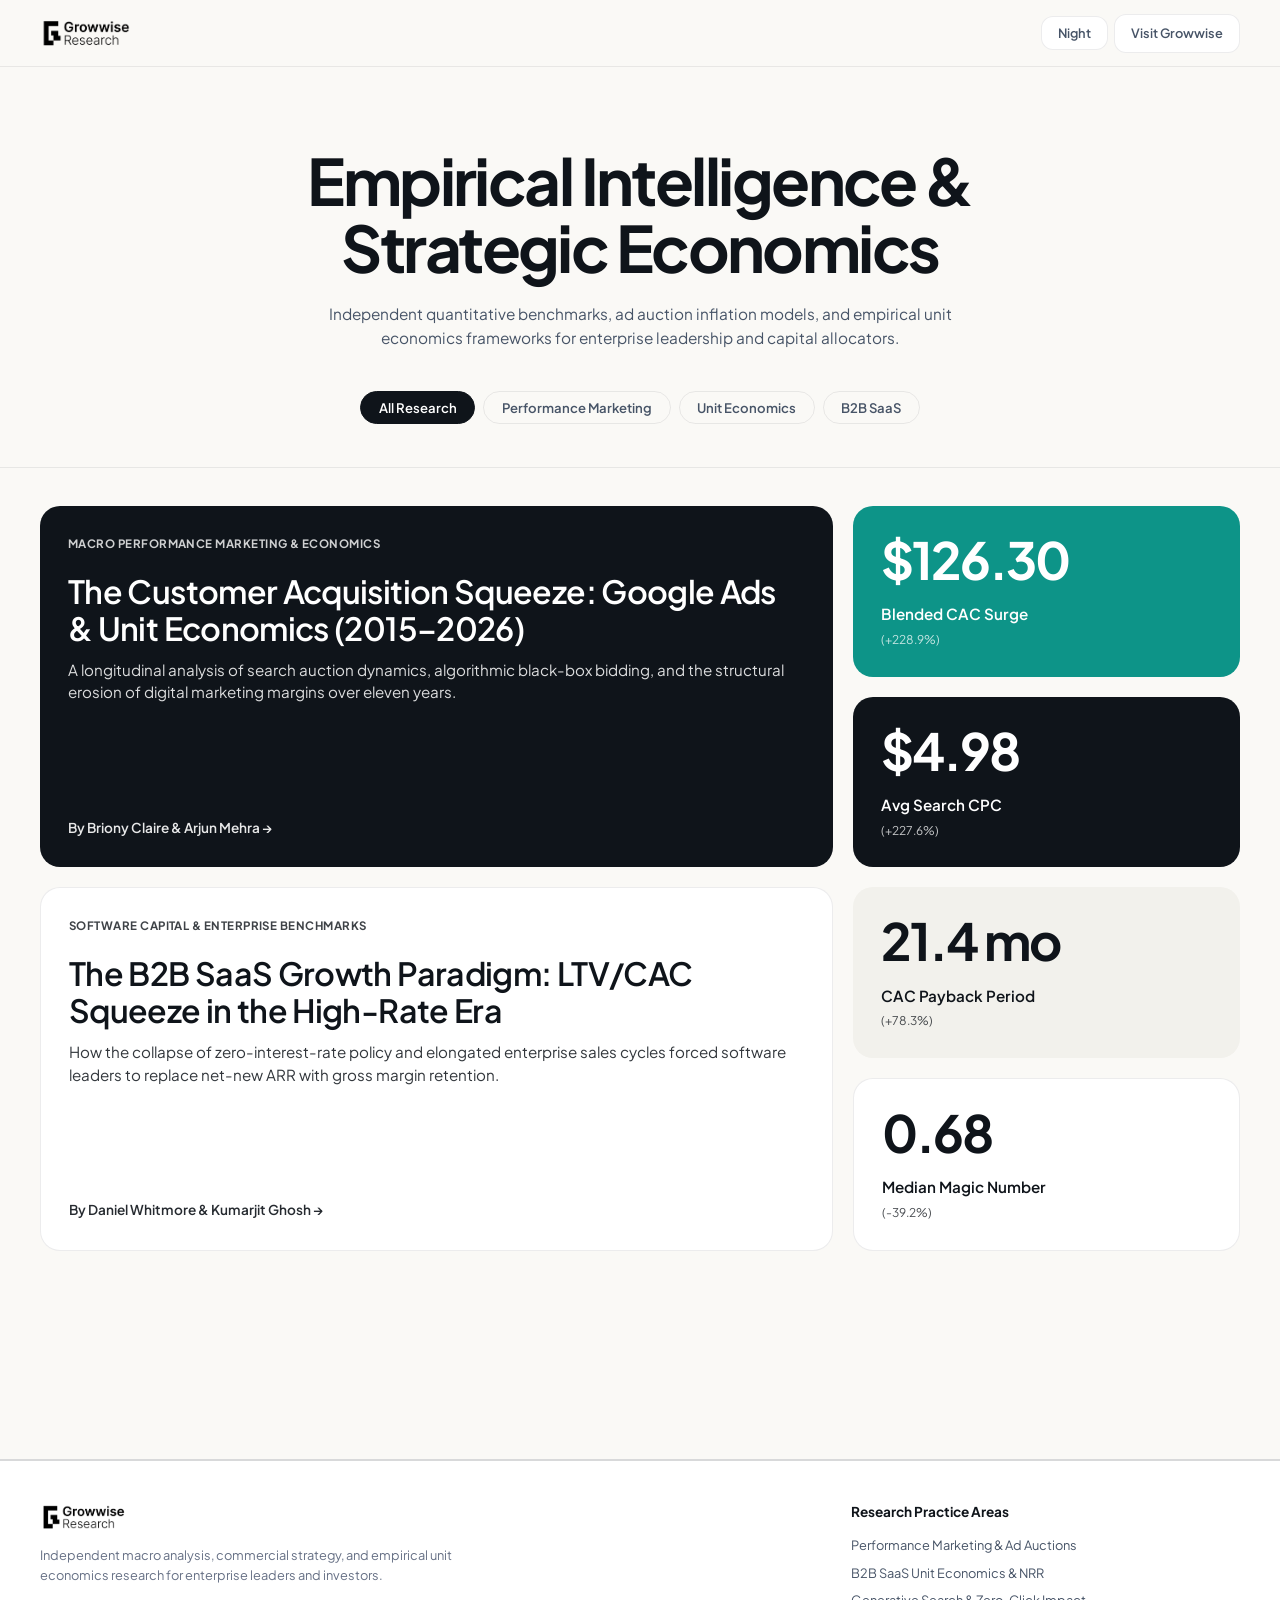
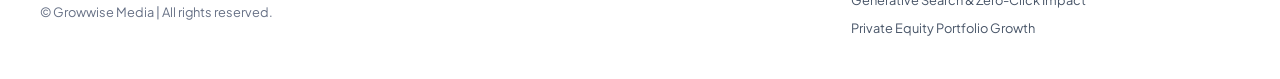
==== index.html @ 6adbc320 "feat: modern blocky bento ui and copyright update" ====
<!DOCTYPE html>
<html lang="en">
<head>
  <meta charset="UTF-8">
  <meta name="viewport" content="width=device-width, initial-scale=1.0, viewport-fit=cover">
  <title>Growwise Research — Executive Publications & Empirical Intelligence</title>
  <meta name="description" content="Independent macro performance marketing research, ad auction inflation modeling, and quantitative unit economics frameworks for executive leaders.">
  <meta name="author" content="Growwise Research">
  <meta http-equiv="Cache-Control" content="no-cache, no-store, must-revalidate">
  <meta http-equiv="Pragma" content="no-cache">
  <meta http-equiv="Expires" content="0">

  <!-- Typography: Editorial Serif + Modern Neo-Grotesque Sans -->
  <link rel="preconnect" href="https://fonts.googleapis.com">
  <link rel="preconnect" href="https://fonts.gstatic.com" crossorigin>
  <link href="https://fonts.googleapis.com/css2?family=Newsreader:ital,opsz,wght@0,6..72,400;0,6..72,600;0,6..72,700;1,6..72,400;1,6..72,600&family=Plus+Jakarta+Sans:wght@400;500;600;700;800&display=swap" rel="stylesheet">

  <!-- Core Stylesheets -->
  <link rel="stylesheet" href="css/design-tokens.css?v=20260912-3">
  <link rel="stylesheet" href="css/layout.css?v=20260912-3">
  <link rel="stylesheet" href="css/components.css?v=20260912-3">
  <link rel="stylesheet" href="css/animations.css?v=20260912-3">

  <!-- Critical Modern Blocky Bento Landing Styles -->
  <style id="critical-landing-styles">
    /* Landing Hero */
    .landing-hero {
      padding: clamp(2.5rem, 5vw, 4rem) 0 clamp(1.5rem, 3vw, 2.5rem);
      margin-bottom: clamp(1.5rem, 3vw, 2.5rem);
    }
    .landing-hero-inner {
      max-width: 900px;
      margin: 0 auto;
      text-align: center;
      padding: 0 1rem;
    }
    .landing-title {
      font-family: var(--font-sans);
      font-size: clamp(2.5rem, 5vw, 4.2rem);
      line-height: 1.05;
      font-weight: 700;
      letter-spacing: -0.04em;
      color: var(--color-ink-primary);
      margin: 0 0 1.25rem;
    }
    .landing-deck {
      font-family: var(--font-sans);
      font-size: clamp(0.95rem, 1.2vw, 1.1rem);
      line-height: 1.6;
      color: var(--color-ink-secondary);
      max-width: 680px;
      margin: 0 auto 2.5rem;
    }
    /* Minimalist Filter Navigation */
    .landing-filters-row {
      display: flex;
      align-items: center;
      justify-content: center;
      flex-wrap: wrap;
      gap: 0.5rem;
      padding-bottom: 0.25rem;
    }
    @media (max-width: 640px) {
      .landing-filters-row {
        justify-content: flex-start;
        overflow-x: auto;
        flex-wrap: nowrap;
        padding: 0.25rem 0.5rem 0.5rem;
        -webkit-overflow-scrolling: touch;
        scrollbar-width: none;
      }
      .landing-filters-row::-webkit-scrollbar {
        display: none;
      }
    }
    .landing-filter-pill {
      padding: 0.45rem 1.1rem;
      font-family: var(--font-sans);
      font-size: 0.82rem;
      font-weight: 600;
      border-radius: var(--radius-full);
      border: 1px solid var(--color-border-subtle);
      background: transparent;
      color: var(--color-ink-secondary);
      cursor: pointer;
      white-space: nowrap;
      transition: all var(--transition-fast);
      text-decoration: none;
    }
    .landing-filter-pill:hover {
      background: var(--color-paper-subtle);
      color: var(--color-ink-primary);
    }
    .landing-filter-pill.active {
      background: var(--color-ink-primary);
      color: var(--color-surface);
      border-color: var(--color-ink-primary);
    }
    
    /* Modern Blocky Bento Grid */
    .bento-grid-container {
      display: grid;
      grid-template-columns: repeat(12, 1fr);
      grid-auto-rows: minmax(140px, auto);
      gap: 1.25rem;
      margin-top: 2rem;
      margin-bottom: 4rem;
    }
    
    /* Base Block Style */
    a.mb-block,
    a.mb-block:link,
    a.mb-block:visited,
    a.mb-block:hover,
    a.mb-block:active {
      text-decoration: none !important;
      color: inherit !important;
      border-radius: 20px;
      padding: 1.75rem;
      display: flex;
      flex-direction: column;
      justify-content: space-between;
      transition: transform 0.25s cubic-bezier(0.16, 1, 0.3, 1), box-shadow 0.25s cubic-bezier(0.16, 1, 0.3, 1);
      cursor: pointer;
      overflow: hidden;
      position: relative;
    }
    a.mb-block * {
      text-decoration: none !important;
    }
    a.mb-block:hover {
      transform: scale(0.98);
      box-shadow: 0 12px 24px rgba(0, 0, 0, 0.08);
    }
    
    /* Background Colors */
    .bg-dark { background: #0F141A; color: #FFFFFF !important; }
    .bg-dark * { color: #FFFFFF !important; }
    
    .bg-white { background: #FFFFFF; border: 1px solid var(--color-border-subtle); color: #0F141A !important; }
    
    .bg-teal { background: #0D9488; color: #FFFFFF !important; }
    .bg-teal * { color: #FFFFFF !important; }
    
    .bg-navy { background: #0A1E36; color: #FFFFFF !important; }
    .bg-navy * { color: #FFFFFF !important; }

    .bg-paper { background: #F2F1EC; color: #0F141A !important; }

    .bg-rose { background: #E11D48; color: #FFFFFF !important; }
    .bg-rose * { color: #FFFFFF !important; }
    
    /* Content Styling */
    .mb-kicker {
      font-size: 0.72rem;
      font-weight: 700;
      letter-spacing: 0.04em;
      text-transform: uppercase;
      opacity: 0.8;
      margin-bottom: 1.25rem;
    }
    .mb-title {
      font-family: var(--font-sans);
      font-size: clamp(1.4rem, 2vw, 1.8rem);
      line-height: 1.15;
      font-weight: 600;
      letter-spacing: -0.02em;
      margin: 0 0 0.75rem;
    }
    .mb-main .mb-title {
      font-size: clamp(1.6rem, 2.5vw, 2.2rem);
    }
    .mb-deck {
      font-size: 0.95rem;
      line-height: 1.5;
      opacity: 0.85;
    }
    .mb-content-bottom {
      margin-top: 1.5rem;
      font-size: 0.85rem;
      font-weight: 600;
      opacity: 0.9;
    }
    
    /* KPI Styling */
    .mb-kpi-val {
      font-family: var(--font-sans);
      font-size: clamp(2.5rem, 4vw, 3.5rem);
      font-weight: 700;
      letter-spacing: -0.04em;
      line-height: 1;
      margin-bottom: 1rem;
    }
    .mb-kpi-title {
      font-size: 0.95rem;
      font-weight: 600;
      margin-bottom: 0.35rem;
    }
    .mb-kpi-sub {
      font-size: 0.75rem;
      opacity: 0.75;
      line-height: 1.4;
    }
    
    /* Responsive Spans */
    @media (max-width: 959px) {
      .bento-grid-container {
        display: flex;
        flex-direction: column;
      }
      a.mb-block {
        width: 100%;
        min-height: 160px;
      }
    }
  </style>
</head>
<body>

  <!-- Top Bar: Logo on Top-Left, Utilities on Top-Right -->
  <header class="top-nav-bar" id="main-nav-bar">
    <div class="top-nav-inner">
      <div class="nav-logo-wrap">
        <img src="assets/logo-black.png" alt="Growwise Research" class="brand-logo-img logo-light-mode" />
        <img src="assets/logo-white.png" alt="Growwise Research" class="brand-logo-img logo-dark-mode" />
      </div>
      <div class="nav-actions-group">
        <div class="nav-pill-actions">
          <button class="btn btn-subtle" id="theme-toggle-btn" title="Toggle night mode">Night</button>
          <a href="https://growwisemedia.com" target="_blank" rel="noopener noreferrer" class="btn btn-subtle" id="visit-growwise-btn" title="Visit Growwise Media">Visit Growwise</a>
        </div>
      </div>
    </div>
  </header>

  <!-- Page Main Flow -->
  <main class="page-wrapper">
    <!-- Landing Hero: Ultra-Clean McKinsey Editorial -->
    <section class="landing-hero">
      <div class="landing-hero-inner">
        <h1 class="landing-title">Empirical Intelligence &amp; Strategic Economics</h1>
        <p class="landing-deck">
          Independent quantitative benchmarks, ad auction inflation models, and empirical unit economics frameworks for enterprise leadership and capital allocators.
        </p>

        <!-- Topic Filter Controls -->
        <div class="landing-filters-row">
          <button class="landing-filter-pill active" data-filter="all">All Research</button>
          <button class="landing-filter-pill" data-filter="performance marketing">Performance Marketing</button>
          <button class="landing-filter-pill" data-filter="economics">Unit Economics</button>
          <button class="landing-filter-pill" data-filter="software">B2B SaaS</button>
        </div>
      </div>
    </section>

    <!-- Bento Grid Container -->
    <section class="container" aria-label="Research Publications">
      <div class="bento-grid-container" id="research-bento-grid">
        <!-- Rendered dynamically by js/landing.js from window.RESEARCH_DATABASE -->
      </div>
    </section>
  </main>

  <!-- Editorial Footer -->
  <footer class="site-footer">
    <div class="container footer-grid" style="grid-template-columns: 2fr 1fr;">
      <div>
        <div class="brand-wrapper" style="margin-bottom:0.75rem;">
          <img src="assets/logo-black.png" alt="Growwise Research" class="brand-logo-img logo-light-mode" style="height:32px;width:auto;" />
          <img src="assets/logo-white.png" alt="Growwise Research" class="brand-logo-img logo-dark-mode" style="height:32px;width:auto;" />
        </div>
        <p style="font-size:var(--text-xs);color:var(--color-ink-muted);line-height:1.6;max-width:440px;">
          Independent macro analysis, commercial strategy, and empirical unit economics research for enterprise leaders and investors.
        </p>
        <div style="margin-top:1rem;font-size:var(--text-xs);color:var(--color-ink-muted);">
          © Growwise Media | All rights reserved.
        </div>
      </div>

      <div>
        <h4 style="font-size:0.85rem;font-weight:700;margin-bottom:0.75rem;color:var(--color-ink-primary);">Research Practice Areas</h4>
        <ul style="list-style:none;display:grid;gap:0.4rem;font-size:var(--text-xs);">
          <li><a href="google-ads-unit-economics-2015-2026/" style="color:var(--color-ink-secondary);text-decoration:none;">Performance Marketing &amp; Ad Auctions</a></li>
          <li><a href="google-ads-unit-economics-2015-2026/" style="color:var(--color-ink-secondary);text-decoration:none;">B2B SaaS Unit Economics &amp; NRR</a></li>
          <li><a href="google-ads-unit-economics-2015-2026/" style="color:var(--color-ink-secondary);text-decoration:none;">Generative Search &amp; Zero-Click Impact</a></li>
          <li><a href="google-ads-unit-economics-2015-2026/" style="color:var(--color-ink-secondary);text-decoration:none;">Private Equity Portfolio Growth</a></li>
        </ul>
      </div>
    </div>
  </footer>

  <!-- Scripts -->
  <script src="js/data/authors.js"></script>
  <script src="js/data/google-ads-cac.js"></script>
  <script src="js/data/template-schema.js"></script>
  <script src="js/landing.js"></script>
</body>
</html>
---- css/design-tokens.css ----
/* ==========================================================================
   GROWWISE RESEARCH - DESIGN TOKENS & SYSTEM VARIABLES
   Editorial Luxury meets Tactile Precision
   ========================================================================== */

:root {
  /* Minimalist High-Authority Editorial Palette: Black, Off-White, Subtle Slate */
  --color-paper-base: #FAF9F6;
  --color-paper-subtle: #F2F1EC;
  --color-surface: #FFFFFF;
  --color-surface-hover: #F8F8F6;
  --color-surface-elevated: #FFFFFF;
  
  /* Text & Ink: High-contrast pure black and balanced neutrals */
  --color-ink-primary: #0F141A;
  --color-ink-secondary: #475467;
  --color-ink-muted: #667085;
  --color-ink-faint: #D0D5DD;
  
  /* Borders & Clean Hairlines */
  --color-border-subtle: rgba(15, 20, 26, 0.08);
  --color-border-medium: rgba(15, 20, 26, 0.16);
  --color-border-accent: rgba(13, 148, 136, 0.35);
  
  /* Purposeful Interactive Accent Tones */
  --color-brand-navy: #0A1E36;
  --color-brand-teal: #0D9488;
  --color-brand-teal-light: #E6F7F5;
  --color-brand-teal-dark: #0F766E;
  --color-brand-amber: #D97706;
  --color-brand-amber-light: #FEF3C7;
  --color-brand-rose: #E11D48;
  --color-brand-rose-light: #FEE2E2;
  --color-brand-blue: #2563EB;
  --color-brand-blue-light: #EFF6FF;
  --color-brand-green: #10B981;
  --color-brand-green-light: #ECFDF5;

  /* Typography Stacks: Clean Editorial Serif + Modern Neo-Grotesque Sans */
  --font-editorial: 'Newsreader', Georgia, 'Times New Roman', serif;
  --font-sans: 'Plus Jakarta Sans', -apple-system, BlinkMacSystemFont, 'Segoe UI', Roboto, sans-serif;
  --font-mono: 'Plus Jakarta Sans', -apple-system, BlinkMacSystemFont, 'Segoe UI', Roboto, sans-serif;

  /* Font Scale with fluid clamp() for ultimate mobile-first responsiveness */
  --text-xs: clamp(0.72rem, 0.7rem + 0.15vw, 0.8rem);
  --text-sm: clamp(0.82rem, 0.8rem + 0.2vw, 0.92rem);
  --text-base: clamp(0.95rem, 0.92rem + 0.25vw, 1.05rem);
  --text-lg: clamp(1.1rem, 1.05rem + 0.35vw, 1.25rem);
  --text-xl: clamp(1.3rem, 1.2rem + 0.6vw, 1.6rem);
  --text-2xl: clamp(1.65rem, 1.45rem + 1.1vw, 2.1rem);
  --text-3xl: clamp(2.1rem, 1.8rem + 1.8vw, 2.85rem);
  --text-display: clamp(2.5rem, 2.1rem + 2.5vw, 3.6rem);

  /* Spacing */
  --space-1: 0.25rem;
  --space-2: 0.5rem;
  --space-3: 0.75rem;
  --space-4: 1rem;
  --space-5: 1.25rem;
  --space-6: 1.5rem;
  --space-8: 2rem;
  --space-10: 2.5rem;
  --space-12: 3rem;
  --space-16: 4rem;
  --space-20: 5rem;

  /* Shadows (Tuned from Corelystic & Convertex UI) */
  --shadow-xs: 0 1px 2px rgba(18, 22, 26, 0.04);
  --shadow-sm: 0 2px 5px rgba(18, 22, 26, 0.05), 0 1px 2px rgba(18, 22, 26, 0.03);
  --shadow-md: 0 8px 20px -3px rgba(18, 22, 26, 0.06), 0 3px 6px -1px rgba(18, 22, 26, 0.04);
  --shadow-lg: 0 16px 32px -4px rgba(18, 22, 26, 0.08), 0 6px 12px -2px rgba(18, 22, 26, 0.04);
  --shadow-highlight: inset 0 1px 0 rgba(255, 255, 255, 0.85);

  /* Radii */
  --radius-sm: 8px;
  --radius-md: 12px;
  --radius-lg: 18px;
  --radius-xl: 24px;
  --radius-full: 9999px;

  /* Animation Easings */
  --transition-fast: 150ms cubic-bezier(0.16, 1, 0.3, 1);
  --transition-normal: 260ms cubic-bezier(0.16, 1, 0.3, 1);
  --transition-smooth: 420ms cubic-bezier(0.16, 1, 0.3, 1);

  /* Content Widths */
  --max-width-editorial: 740px;
  --max-width-container: 1240px;
  --max-width-wide: 1400px;
}

/* Dark Mode Monochrome Theme Overrides */
[data-theme="dark"] {
  --color-paper-base: #090C10;
  --color-paper-subtle: #12161E;
  --color-surface: #161B24;
  --color-surface-hover: #1D232E;
  --color-surface-elevated: #202735;
  
  --color-ink-primary: #F8F9FA;
  --color-ink-secondary: #D0D5DD;
  --color-ink-muted: #98A2B3;
  --color-ink-faint: #344054;
  
  --color-border-subtle: rgba(255, 255, 255, 0.08);
  --color-border-medium: rgba(255, 255, 255, 0.14);
  --color-border-accent: rgba(255, 255, 255, 0.25);
  
  --color-brand-navy: #F8F9FA;
  --color-brand-teal: #F8F9FA;
  --color-brand-teal-light: rgba(255, 255, 255, 0.08);
  --color-brand-teal-dark: #FFFFFF;
  --color-brand-amber: #CBD5E1;
  --color-brand-amber-light: rgba(255, 255, 255, 0.06);

  --shadow-xs: 0 1px 2px rgba(0, 0, 0, 0.3);
  --shadow-sm: 0 2px 6px rgba(0, 0, 0, 0.35);
  --shadow-md: 0 8px 20px rgba(0, 0, 0, 0.45);
  --shadow-lg: 0 16px 32px rgba(0, 0, 0, 0.55);
  --shadow-highlight: inset 0 1px 0 rgba(255, 255, 255, 0.06);
}
---- css/layout.css ----
/* ==========================================================================
   GROWWISE RESEARCH - LAYOUT & RESPONSIVE GRID
   Mobile-First Editorial Architecture
   ========================================================================== */

*, *::before, *::after {
  box-sizing: border-box;
  margin: 0;
  padding: 0;
}

html {
  font-size: 16px;
  scroll-behavior: smooth;
  -webkit-font-smoothing: antialiased;
  -moz-osx-font-smoothing: grayscale;
}

body {
  background-color: var(--color-paper-base);
  color: var(--color-ink-primary);
  font-family: var(--font-sans);
  font-size: var(--text-base);
  line-height: 1.65;
  min-height: 100vh;
  position: relative;
  overflow-x: hidden;
  transition: background-color var(--transition-normal), color var(--transition-normal);
}

/* Reading Progress Indicator */
.reading-progress-track {
  position: fixed;
  top: 0;
  left: 0;
  width: 100%;
  height: 3px;
  background: transparent;
  z-index: 1000;
}

.reading-progress-bar {
  height: 100%;
  width: 0%;
  background: var(--color-ink-primary);
  transition: width 0.1s ease-out;
}

/* Top Masthead Bar: Logo on Top Left, Actions on Top Right (In line) */
.top-nav-bar {
  position: sticky;
  top: 0;
  z-index: 950;
  width: 100%;
  background: rgba(250, 249, 246, 0.94);
  backdrop-filter: blur(12px);
  -webkit-backdrop-filter: blur(12px);
  border-bottom: 1px solid var(--color-border-subtle);
  transition: background-color var(--transition-normal), border-color var(--transition-normal);
}

[data-theme="dark"] .top-nav-bar {
  background: rgba(9, 12, 16, 0.94);
  border-color: var(--color-border-subtle);
}

.top-nav-inner {
  max-width: var(--max-width-container);
  margin: 0 auto;
  padding: 0.85rem 1.25rem;
  display: flex;
  align-items: center;
  justify-content: space-between;
  gap: 1rem;
}

.nav-logo-wrap {
  display: flex;
  align-items: center;
}

.nav-logo-wrap .brand-logo-img {
  height: 34px;
  width: auto;
  object-fit: contain;
}

.nav-actions-group {
  display: flex;
  align-items: center;
  gap: 0.5rem;
}

/* Minimalist Audio Control Bar */
.audio-player-panel {
  display: none;
  align-items: center;
  gap: 0.35rem;
  background: var(--color-surface);
  border: 1px solid var(--color-border-medium);
  border-radius: var(--radius-full);
  padding: 0.2rem 0.5rem;
  box-shadow: var(--shadow-sm);
}

.audio-player-panel.active {
  display: inline-flex;
}

.btn-audio-ctrl {
  background: transparent;
  border: none;
  font-family: var(--font-sans);
  font-size: 0.72rem;
  font-weight: 600;
  color: var(--color-ink-primary);
  padding: 0.25rem 0.55rem;
  border-radius: var(--radius-full);
  cursor: pointer;
  transition: all var(--transition-fast);
}

.btn-audio-ctrl:hover {
  background: var(--color-paper-subtle);
}

.btn-audio-speed {
  border-left: 1px solid var(--color-border-medium);
  padding-left: 0.5rem;
  margin-left: 0.15rem;
}

.nav-pill-actions {
  display: flex;
  align-items: center;
  gap: 0.4rem;
}

/* Main Container System */
.page-wrapper {
  padding-top: var(--space-4);
  padding-bottom: var(--space-20);
}

.container {
  width: 100%;
  max-width: var(--max-width-container);
  margin-left: auto;
  margin-right: auto;
  padding-left: 1.25rem;
  padding-right: 1.25rem;
}

.container-editorial {
  width: 100%;
  max-width: var(--max-width-editorial);
  margin-left: auto;
  margin-right: auto;
  padding-left: 1.25rem;
  padding-right: 1.25rem;
}

.container-wide {
  width: 100%;
  max-width: var(--max-width-wide);
  margin-left: auto;
  margin-right: auto;
  padding-left: 1.25rem;
  padding-right: 1.25rem;
}

/* Article Hero & Editorial Masthead */
.article-masthead {
  padding: var(--space-6) 0 var(--space-6);
  border-bottom: 1px solid var(--color-border-subtle);
  position: relative;
}

.brand-logo-row {
  display: flex;
  align-items: center;
  margin-bottom: var(--space-5);
}

.brand-logo-img {
  height: 40px;
  width: auto;
  object-fit: contain;
}

.logo-light-mode {
  display: block !important;
}

.logo-dark-mode {
  display: none !important;
}

[data-theme="dark"] .logo-light-mode {
  display: none !important;
}

[data-theme="dark"] .logo-dark-mode {
  display: block !important;
}

.masthead-meta-row {
  display: flex;
  flex-wrap: wrap;
  align-items: center;
  gap: 0.65rem;
  margin-bottom: var(--space-4);
  font-size: var(--text-xs);
  color: var(--color-ink-muted);
  font-family: var(--font-sans);
  letter-spacing: 0.01em;
}

.article-title {
  font-family: var(--font-editorial);
  font-size: var(--text-display);
  line-height: 1.12;
  font-weight: 600;
  letter-spacing: -0.025em;
  color: var(--color-ink-primary);
  margin-bottom: var(--space-4);
}

.article-deck {
  font-size: var(--text-lg);
  line-height: 1.5;
  color: var(--color-ink-secondary);
  font-weight: 400;
  max-width: 90%;
  margin-bottom: var(--space-6);
}

.author-block {
  display: flex;
  align-items: center;
  justify-content: space-between;
  flex-wrap: wrap;
  gap: 1rem;
  padding-top: var(--space-4);
  border-top: 1px dashed var(--color-border-medium);
}

.author-info {
  display: flex;
  align-items: center;
  gap: 0.75rem;
}

.author-avatar {
  width: 40px;
  height: 40px;
  border-radius: var(--radius-full);
  background: var(--color-paper-subtle);
  border: 1px solid var(--color-border-medium);
  display: flex;
  align-items: center;
  justify-content: center;
  color: var(--color-ink-primary);
  font-weight: 700;
  font-size: 0.8rem;
}

.author-details-name {
  font-size: 0.88rem;
  font-weight: 700;
  color: var(--color-ink-primary);
}

.author-details-role {
  font-size: 0.75rem;
  color: var(--color-ink-muted);
}

/* Executive Summary Box - Clean Editorial Callout */
.executive-summary-banner {
  margin: var(--space-8) auto;
  padding: var(--space-6);
  background: var(--color-surface);
  border-left: 3px solid var(--color-ink-primary);
  border-radius: 0 var(--radius-md) var(--radius-md) 0;
  box-shadow: var(--shadow-sm);
}

.executive-summary-label {
  font-size: 0.72rem;
  text-transform: uppercase;
  letter-spacing: 0.12em;
  color: var(--color-ink-muted);
  font-weight: 700;
  margin-bottom: var(--space-2);
}

[data-theme="dark"] .executive-summary-label {
  color: var(--color-ink-muted);
}

.executive-summary-quote {
  font-family: var(--font-editorial);
  font-size: var(--text-xl);
  font-style: italic;
  line-height: 1.35;
  color: var(--color-ink-primary);
  margin-bottom: var(--space-3);
}

.executive-summary-bullets {
  list-style: none;
  display: grid;
  gap: 0.5rem;
  font-size: var(--text-sm);
  color: var(--color-ink-secondary);
}

.executive-summary-bullets li {
  position: relative;
  padding-left: 1.4rem;
}

.executive-summary-bullets li::before {
  content: "—";
  position: absolute;
  left: 0;
  color: var(--color-ink-muted);
  font-weight: 700;
}

/* KPI At-a-Glance Cards Grid (Inspired by Corelystic & Convertex) */
.kpi-grid {
  display: grid;
  grid-template-columns: 1fr;
  gap: 1rem;
  margin: var(--space-8) 0;
}

@media (min-width: 600px) {
  .kpi-grid {
    grid-template-columns: repeat(2, 1fr);
  }
}

@media (min-width: 1024px) {
  .kpi-grid {
    grid-template-columns: repeat(4, 1fr);
  }
}

/* Editorial Story Flow */
.editorial-act {
  margin: var(--space-10) 0;
  position: relative;
}

.act-marker {
  display: inline-block;
  font-family: var(--font-sans);
  font-size: 0.75rem;
  font-weight: 600;
  color: var(--color-ink-muted);
  text-transform: uppercase;
  letter-spacing: 0.08em;
  margin-bottom: var(--space-2);
}

.act-heading {
  font-family: var(--font-editorial);
  font-size: var(--text-2xl);
  font-weight: 600;
  letter-spacing: -0.015em;
  color: var(--color-ink-primary);
  margin-bottom: var(--space-4);
  line-height: 1.25;
}

.act-body p {
  margin-bottom: var(--space-4);
  font-size: var(--text-base);
  line-height: 1.75;
  color: var(--color-ink-primary);
}

.act-body p:first-of-type::first-letter {
  font-family: var(--font-editorial);
  font-size: 3.2rem;
  float: left;
  line-height: 0.82;
  margin-right: 0.65rem;
  margin-top: 0.2rem;
  color: var(--color-ink-primary);
  font-weight: 700;
}

/* Interactive Data Lab Section */
.data-lab-section {
  margin: var(--space-12) 0;
  padding: var(--space-8) 0;
  background: var(--color-paper-subtle);
  border-top: 1px solid var(--color-border-subtle);
  border-bottom: 1px solid var(--color-border-subtle);
}

.section-header-row {
  display: flex;
  flex-direction: column;
  gap: 0.5rem;
  margin-bottom: var(--space-6);
}

@media (min-width: 768px) {
  .section-header-row {
    flex-direction: row;
    align-items: flex-end;
    justify-content: space-between;
  }
}

.section-title {
  font-family: var(--font-editorial);
  font-size: var(--text-2xl);
  font-weight: 600;
  color: var(--color-ink-primary);
}

.section-subtitle {
  font-size: var(--text-sm);
  color: var(--color-ink-secondary);
}

/* Interactive CAC Margin Simulator Box */
.simulator-layout {
  display: grid;
  grid-template-columns: 1fr;
  gap: 1.5rem;
  margin-top: var(--space-8);
}

@media (min-width: 900px) {
  .simulator-layout {
    grid-template-columns: 1fr 1.15fr;
  }
}

/* Strategic Imperatives Action Matrix (McKinsey Style) */
.action-matrix-grid {
  display: grid;
  grid-template-columns: 1fr;
  gap: 1.25rem;
  margin-top: var(--space-6);
}

@media (min-width: 768px) {
  .action-matrix-grid {
    grid-template-columns: repeat(3, 1fr);
  }
}

/* Publication Footer */
.site-footer {
  margin-top: var(--space-16);
  padding: var(--space-10) 0;
  border-top: 2px solid var(--color-border-medium);
  background: var(--color-surface);
  font-size: var(--text-sm);
  color: var(--color-ink-secondary);
}

.footer-grid {
  display: grid;
  grid-template-columns: 1fr;
  gap: 2rem;
}

@media (min-width: 768px) {
  .footer-grid {
    grid-template-columns: 2fr 1fr 1fr;
  }
}
---- css/components.css ----
/* ==========================================================================
   GROWWISE RESEARCH - COMPONENTS & INTERACTIVE UI
   Crafted with inspirations from Corelystic & Convertex UI
   ========================================================================== */

/* Buttons & Triggers */
.btn {
  display: inline-flex;
  align-items: center;
  justify-content: center;
  gap: 0.5rem;
  padding: 0.5rem 1rem;
  font-family: var(--font-sans);
  font-size: var(--text-xs);
  font-weight: 600;
  border-radius: var(--radius-md);
  border: 1px solid transparent;
  cursor: pointer;
  transition: all var(--transition-fast);
  text-decoration: none;
  background: transparent;
  color: var(--color-ink-primary);
}

.btn-primary {
  background: var(--color-brand-navy);
  color: #FFFFFF;
  border-color: var(--color-brand-navy);
  box-shadow: var(--shadow-sm);
}

.btn-primary:hover {
  background: #0d2745;
  transform: translateY(-1px);
  box-shadow: var(--shadow-md);
}

.btn-teal {
  background: var(--color-brand-teal);
  color: #FFFFFF;
}

.btn-teal:hover {
  background: var(--color-brand-teal-dark);
  transform: translateY(-1px);
}

.btn-subtle {
  background: var(--color-surface);
  border: 1px solid var(--color-border-subtle);
  color: var(--color-ink-secondary);
}

.btn-subtle:hover {
  background: var(--color-surface-hover);
  border-color: var(--color-border-medium);
  color: var(--color-ink-primary);
}

.btn-icon {
  width: 36px;
  height: 36px;
  padding: 0;
  border-radius: var(--radius-md);
}

/* Badges & Pills - Subtle Monochrome Outlines */
.pill {
  display: inline-flex;
  align-items: center;
  gap: 0.35rem;
  padding: 0.2rem 0.65rem;
  font-size: var(--text-xs);
  font-weight: 600;
  border-radius: var(--radius-full);
  line-height: 1;
  background: transparent;
  border: 1px solid var(--color-border-medium);
  color: var(--color-ink-secondary);
}

.pill-teal {
  background: var(--color-brand-teal-light);
  border: 1px solid rgba(13, 148, 136, 0.25);
  color: var(--color-brand-teal-dark);
}

[data-theme="dark"] .pill-teal {
  background: rgba(13, 148, 136, 0.2);
  border-color: rgba(13, 148, 136, 0.4);
  color: #5EEAD4;
}

.pill-rose {
  background: var(--color-brand-rose-light);
  border: 1px solid rgba(225, 29, 72, 0.25);
  color: #BE123C;
}

[data-theme="dark"] .pill-rose {
  background: rgba(225, 29, 72, 0.2);
  border-color: rgba(225, 29, 72, 0.4);
  color: #FDA4AF;
}

.pill-amber {
  background: var(--color-brand-amber-light);
  border: 1px solid rgba(217, 119, 6, 0.25);
  color: #B45309;
}

[data-theme="dark"] .pill-amber {
  background: rgba(217, 119, 6, 0.2);
  border-color: rgba(217, 119, 6, 0.4);
  color: #FCD34D;
}

.pill-gray {
  background: var(--color-paper-subtle);
  border: 1px solid var(--color-border-subtle);
  color: var(--color-ink-secondary);
}

/* KPI Summary Cards (From Corelystic/Convertex inspiration) */
.kpi-card {
  background: var(--color-surface);
  border: 1px solid var(--color-border-subtle);
  border-radius: var(--radius-lg);
  padding: 1.25rem;
  box-shadow: var(--shadow-sm);
  position: relative;
  overflow: hidden;
  transition: transform var(--transition-normal), box-shadow var(--transition-normal), border-color var(--transition-normal);
  display: flex;
  flex-direction: column;
  justify-content: space-between;
}

.kpi-card:hover {
  transform: translateY(-2px);
  box-shadow: var(--shadow-md);
  border-color: var(--color-border-medium);
}

.kpi-header {
  display: flex;
  align-items: center;
  justify-content: space-between;
  margin-bottom: 0.75rem;
}

.kpi-title {
  font-size: var(--text-xs);
  font-weight: 600;
  text-transform: uppercase;
  letter-spacing: 0.05em;
  color: var(--color-ink-secondary);
}

.kpi-icon-badge {
  width: 34px;
  height: 34px;
  border-radius: var(--radius-sm);
  display: flex;
  align-items: center;
  justify-content: center;
  font-size: 0.95rem;
}

.kpi-value {
  font-family: var(--font-sans);
  font-size: var(--text-2xl);
  font-weight: 800;
  letter-spacing: -0.03em;
  color: var(--color-ink-primary);
  line-height: 1.1;
  margin-bottom: 0.4rem;
}

.kpi-footer {
  display: flex;
  align-items: center;
  justify-content: space-between;
  gap: 0.5rem;
  margin-top: 0.5rem;
}

.kpi-sparkline-canvas {
  width: 75px;
  height: 24px;
}

/* Interactive Chart Card Container */
.chart-card {
  background: var(--color-surface);
  border: 1px solid var(--color-border-subtle);
  border-radius: var(--radius-xl);
  padding: 1.5rem;
  box-shadow: var(--shadow-md);
  position: relative;
}

@media (max-width: 640px) {
  .chart-card {
    padding: 1rem 0.85rem;
    border-radius: var(--radius-lg);
  }
}

.chart-top-bar {
  display: flex;
  flex-direction: column;
  gap: 1rem;
  margin-bottom: 1.25rem;
  border-bottom: 1px solid var(--color-border-subtle);
  padding-bottom: 1rem;
}

@media (min-width: 768px) {
  .chart-top-bar {
    flex-direction: row;
    align-items: center;
    justify-content: space-between;
  }
}

.chart-title-group {
  display: flex;
  flex-direction: column;
  gap: 0.25rem;
}

.chart-title {
  font-family: var(--font-sans);
  font-size: 1.15rem;
  font-weight: 700;
  color: var(--color-ink-primary);
  letter-spacing: -0.015em;
}

.chart-caption {
  font-size: var(--text-xs);
  color: var(--color-ink-muted);
}

/* Tab Switcher for Chart Views */
.chart-tabs {
  display: inline-flex;
  background: var(--color-paper-subtle);
  padding: 3px;
  border-radius: var(--radius-md);
  border: 1px solid var(--color-border-subtle);
}

.chart-tab-btn {
  padding: 0.4rem 0.85rem;
  font-size: var(--text-xs);
  font-weight: 600;
  background: transparent;
  border: none;
  border-radius: var(--radius-sm);
  color: var(--color-ink-secondary);
  cursor: pointer;
  transition: all var(--transition-fast);
}

.chart-tab-btn.active {
  background: var(--color-surface);
  color: var(--color-ink-primary);
  box-shadow: var(--shadow-xs);
}

/* SVG Chart Canvas & Tooltip */
.chart-svg-container {
  width: 100%;
  position: relative;
  overflow: visible;
  touch-action: pan-y;
}

.chart-svg {
  width: 100%;
  height: 340px;
  display: block;
}

@media (max-width: 640px) {
  .chart-svg {
    height: 260px;
  }
}

/* Floating interactive tooltip */
.chart-tooltip {
  position: absolute;
  pointer-events: none;
  background: rgba(18, 22, 26, 0.94);
  color: #FFFFFF;
  padding: 0.65rem 0.85rem;
  border-radius: var(--radius-md);
  font-size: var(--text-xs);
  box-shadow: var(--shadow-lg);
  backdrop-filter: blur(8px);
  -webkit-backdrop-filter: blur(8px);
  border: 1px solid rgba(255, 255, 255, 0.15);
  z-index: 50;
  transform: translate(-50%, -110%);
  opacity: 0;
  transition: opacity 0.15s ease, transform 0.15s ease;
  white-space: nowrap;
}

.chart-tooltip.visible {
  opacity: 1;
}

.tooltip-year {
  font-family: var(--font-sans);
  font-size: 0.72rem;
  font-weight: 600;
  letter-spacing: 0.02em;
  color: #CBD5E1;
  margin-bottom: 0.2rem;
}

.tooltip-metric-row {
  display: flex;
  align-items: center;
  justify-content: space-between;
  gap: 1rem;
  line-height: 1.4;
}

.tooltip-milestone {
  margin-top: 0.4rem;
  padding-top: 0.4rem;
  border-top: 1px solid rgba(255, 255, 255, 0.15);
  font-style: italic;
  color: #5EEAD4;
  font-size: 0.72rem;
}

/* Scrubber Timeline Bar */
.timeline-scrubber-box {
  margin-top: 1.25rem;
  padding-top: 1rem;
  border-top: 1px solid var(--color-border-subtle);
  display: flex;
  flex-direction: column;
  gap: 0.75rem;
}

.scrubber-header {
  display: flex;
  align-items: center;
  justify-content: space-between;
  font-size: var(--text-xs);
  color: var(--color-ink-muted);
}

.scrubber-slider {
  width: 100%;
  -webkit-appearance: none;
  appearance: none;
  height: 6px;
  border-radius: 4px;
  background: var(--color-paper-subtle);
  outline: none;
  cursor: pointer;
  transition: background var(--transition-fast);
}

.scrubber-slider::-webkit-slider-thumb {
  -webkit-appearance: none;
  appearance: none;
  width: 20px;
  height: 20px;
  border-radius: 50%;
  background: var(--color-brand-teal);
  border: 3px solid var(--color-surface);
  box-shadow: var(--shadow-md);
  cursor: grab;
  transition: transform var(--transition-fast);
}

.scrubber-slider::-webkit-slider-thumb:hover {
  transform: scale(1.15);
}

.scrubber-slider::-moz-range-thumb {
  width: 18px;
  height: 18px;
  border-radius: 50%;
  background: var(--color-brand-teal);
  border: 3px solid var(--color-surface);
  box-shadow: var(--shadow-md);
  cursor: grab;
}

.scrubber-milestone-callout {
  background: var(--color-paper-subtle);
  border-radius: var(--radius-md);
  padding: 0.75rem 1rem;
  display: flex;
  align-items: center;
  gap: 0.75rem;
  font-size: var(--text-xs);
  border-left: 3px solid var(--color-brand-amber);
}

/* Multi-Channel Comparison Matrix */
.channels-matrix-card {
  background: var(--color-surface);
  border: 1px solid var(--color-border-subtle);
  border-radius: var(--radius-xl);
  padding: 1.5rem;
  box-shadow: var(--shadow-md);
}

.channel-row {
  display: grid;
  grid-template-columns: 180px 1fr 85px;
  align-items: center;
  gap: 1rem;
  padding: 0.75rem 0;
  border-bottom: 1px solid var(--color-border-subtle);
}

@media (max-width: 600px) {
  .channel-row {
    grid-template-columns: 120px 1fr 70px;
    gap: 0.5rem;
  }
}

.channel-name {
  font-size: var(--text-sm);
  font-weight: 600;
  color: var(--color-ink-primary);
}

.channel-bar-wrap {
  width: 100%;
  height: 8px;
  background: var(--color-paper-subtle);
  border-radius: var(--radius-full);
  overflow: hidden;
  position: relative;
}

.channel-bar-fill {
  height: 100%;
  border-radius: var(--radius-full);
  opacity: 0.9;
  transition: width 0.6s cubic-bezier(0.16, 1, 0.3, 1);
}

[data-theme="dark"] .channel-bar-fill {
  opacity: 0.85;
  filter: brightness(1.15);
}

.channel-stat {
  font-family: var(--font-sans);
  font-size: var(--text-xs);
  font-weight: 600;
  text-align: right;
  color: var(--color-ink-primary);
}

/* Simulator Controls & Output Card - Refined & Clean */
.sim-controls-panel {
  background: var(--color-surface);
  border: 1px solid var(--color-border-subtle);
  border-radius: var(--radius-lg);
  padding: 1.5rem;
  box-shadow: var(--shadow-sm);
  display: flex;
  flex-direction: column;
  gap: 1.25rem;
}

.sim-field {
  display: flex;
  flex-direction: column;
  gap: 0.5rem;
}

.sim-label-row {
  display: flex;
  justify-content: space-between;
  align-items: center;
  font-size: var(--text-xs);
  font-weight: 600;
}

.sim-input-select {
  padding: 0.65rem 0.85rem;
  border-radius: var(--radius-md);
  border: 1px solid var(--color-border-medium);
  background: var(--color-paper-base);
  font-family: var(--font-sans);
  font-size: var(--text-sm);
  color: var(--color-ink-primary);
  outline: none;
}

.sim-results-panel {
  background: var(--color-surface);
  border: 1px solid var(--color-border-subtle);
  border-radius: var(--radius-lg);
  padding: 1.5rem;
  box-shadow: var(--shadow-sm);
  display: flex;
  flex-direction: column;
  justify-content: space-between;
  gap: 1.25rem;
}

.sim-kpi-block {
  display: grid;
  grid-template-columns: repeat(2, 1fr);
  gap: 1rem;
}

.sim-kpi-sub {
  font-size: 0.72rem;
  text-transform: uppercase;
  letter-spacing: 0.05em;
  color: var(--color-ink-muted);
}

.sim-kpi-val {
  font-family: var(--font-sans);
  font-size: var(--text-xl);
  font-weight: 700;
  color: var(--color-ink-primary);
}

.sim-recommendation-box {
  background: var(--color-paper-subtle);
  border-left: 3px solid var(--color-border-medium);
  padding: 0.85rem;
  border-radius: 0 var(--radius-sm) var(--radius-sm) 0;
  font-size: var(--text-xs);
  line-height: 1.5;
  color: var(--color-ink-secondary);
}

/* Strategic Imperatives Cards */
.imperative-card {
  background: var(--color-surface);
  border: 1px solid var(--color-border-subtle);
  border-radius: var(--radius-lg);
  padding: 1.5rem;
  box-shadow: var(--shadow-sm);
  transition: transform var(--transition-normal), box-shadow var(--transition-normal);
  display: flex;
  flex-direction: column;
  gap: 0.75rem;
}

.imperative-card:hover {
  transform: translateY(-3px);
  box-shadow: var(--shadow-md);
}

.imperative-num {
  font-family: var(--font-editorial);
  font-size: 2.2rem;
  font-weight: 700;
  line-height: 1;
  color: var(--color-ink-primary);
  opacity: 0.35;
}

.imperative-title {
  font-size: var(--text-base);
  font-weight: 700;
  color: var(--color-ink-primary);
}

.imperative-desc {
  font-size: var(--text-sm);
  color: var(--color-ink-secondary);
  line-height: 1.55;
}

/* Pullquote & Margin Note */
.editorial-pullquote {
  margin: var(--space-8) 0;
  padding: var(--space-6) var(--space-8);
  border-left: 3px solid var(--color-ink-primary);
  background: var(--color-paper-subtle);
  font-family: var(--font-editorial);
  font-size: var(--text-xl);
  line-height: 1.4;
  font-style: italic;
  color: var(--color-ink-primary);
  border-radius: 0 var(--radius-md) var(--radius-md) 0;
}

.margin-note-inline {
  display: inline-block;
  background: var(--color-brand-teal-light);
  color: var(--color-brand-teal-dark);
  font-family: var(--font-mono);
  font-size: 0.78rem;
  font-weight: 700;
  padding: 0.15rem 0.5rem;
  border-radius: var(--radius-sm);
  cursor: pointer;
  margin: 0 0.2rem;
}

/* Toast Notifications */
.toast {
  position: fixed;
  bottom: 2rem;
  right: 2rem;
  background: var(--color-brand-navy);
  color: #fff;
  padding: 0.75rem 1.25rem;
  border-radius: var(--radius-md);
  font-size: var(--text-xs);
  font-weight: 600;
  box-shadow: var(--shadow-lg);
  z-index: 3000;
  transform: translateY(100px);
  opacity: 0;
  transition: all var(--transition-normal);
}

.toast.show {
  transform: translateY(0);
  opacity: 1;
}

/* ==========================================================================
   GROWWISE RESEARCH - MCKINSEY-STYLE EDITORIAL BENTO GRID & LANDING PAGE
   ========================================================================== */
.landing-hero {
  padding: clamp(2.5rem, 5vw, 4rem) 0 clamp(1.5rem, 3vw, 2.5rem);
  border-bottom: 1px solid var(--color-border-subtle);
  margin-bottom: clamp(1.5rem, 3vw, 2.5rem);
}

.landing-hero-inner {
  max-width: 780px;
  margin: 0 auto;
  text-align: center;
  padding: 0 1rem;
}

.landing-title {
  font-family: var(--font-editorial);
  font-size: clamp(2.2rem, 4.5vw, 3.5rem);
  line-height: 1.12;
  font-weight: 600;
  letter-spacing: -0.025em;
  color: var(--color-ink-primary);
  margin: 0 0 1rem;
}

.landing-deck {
  font-size: clamp(0.95rem, 1.2vw, 1.1rem);
  line-height: 1.65;
  color: var(--color-ink-secondary);
  max-width: 640px;
  margin: 0 auto 2rem;
}

/* Minimalist Filter Navigation */
.landing-filters-row {
  display: flex;
  align-items: center;
  justify-content: center;
  flex-wrap: wrap;
  gap: 0.5rem;
  padding-bottom: 0.25rem;
}

@media (max-width: 640px) {
  .landing-filters-row {
    justify-content: flex-start;
    overflow-x: auto;
    flex-wrap: nowrap;
    padding: 0.25rem 0.5rem 0.5rem;
    -webkit-overflow-scrolling: touch;
    scrollbar-width: none;
  }
  .landing-filters-row::-webkit-scrollbar {
    display: none;
  }
}

.landing-filter-pill {
  padding: 0.4rem 1rem;
  font-size: 0.78rem;
  font-weight: 600;
  border-radius: var(--radius-full);
  border: 1px solid var(--color-border-medium);
  background: var(--color-surface);
  color: var(--color-ink-secondary);
  cursor: pointer;
  white-space: nowrap;
  transition: all var(--transition-fast);
  text-decoration: none;
}

.landing-filter-pill:hover {
  border-color: var(--color-ink-primary);
  color: var(--color-ink-primary);
}

.landing-filter-pill.active {
  background: var(--color-ink-primary);
  color: var(--color-surface);
  border-color: var(--color-ink-primary);
}

/* Bento Grid System */
.bento-grid-container {
  display: grid;
  grid-template-columns: repeat(12, 1fr);
  gap: 1.75rem;
  margin-top: 1rem;
  margin-bottom: 4rem;
}

/* Bento Card Anchor Reset */
a.bento-card,
a.bento-card:link,
a.bento-card:visited,
a.bento-card:hover,
a.bento-card:active {
  text-decoration: none !important;
  color: inherit !important;
  display: flex;
  flex-direction: column;
  justify-content: space-between;
  background: var(--color-surface);
  border: 1px solid var(--color-border-subtle);
  border-radius: 16px;
  padding: clamp(1.5rem, 3vw, 2.5rem);
  position: relative;
  transition: border-color 0.25s ease, transform 0.25s cubic-bezier(0.16, 1, 0.3, 1), box-shadow 0.25s cubic-bezier(0.16, 1, 0.3, 1);
  box-shadow: 0 1px 3px rgba(0, 0, 0, 0.04);
  cursor: pointer;
}

a.bento-card * {
  text-decoration: none !important;
}

a.bento-card:hover {
  transform: translateY(-3px);
  border-color: var(--color-ink-primary);
  box-shadow: 0 12px 28px -6px rgba(0, 0, 0, 0.08);
}

[data-theme="dark"] a.bento-card {
  box-shadow: 0 1px 3px rgba(0, 0, 0, 0.3);
}

[data-theme="dark"] a.bento-card:hover {
  border-color: rgba(255, 255, 255, 0.35);
  box-shadow: 0 12px 28px -6px rgba(0, 0, 0, 0.6);
}

.bento-card-featured {
  grid-column: span 12;
}

@media (min-width: 960px) {
  .bento-card-featured {
    grid-column: span 8;
  }
  .bento-card-secondary {
    grid-column: span 4;
  }
}

@media (max-width: 959px) {
  .bento-card-featured,
  .bento-card-secondary {
    grid-column: span 12;
  }
}

/* Card Kicker & Meta */
.bento-kicker-row {
  display: flex;
  align-items: center;
  flex-wrap: wrap;
  gap: 0.5rem;
  font-size: 0.72rem;
  font-weight: 700;
  letter-spacing: 0.06em;
  text-transform: uppercase;
  color: var(--color-ink-muted);
  margin-bottom: 1.1rem;
}

.bento-kicker-pill {
  display: inline-block;
  font-size: 0.7rem;
  font-weight: 700;
  letter-spacing: 0.06em;
  text-transform: uppercase;
  color: var(--color-ink-primary);
  border-bottom: 1px solid var(--color-ink-primary);
  padding-bottom: 1px;
}

.bento-title {
  font-family: var(--font-editorial);
  font-size: clamp(1.45rem, 2.2vw, 1.95rem);
  line-height: 1.25;
  font-weight: 600;
  letter-spacing: -0.015em;
  color: var(--color-ink-primary) !important;
  margin: 0 0 0.85rem;
  transition: color var(--transition-fast);
}

.bento-card-featured .bento-title {
  font-size: clamp(1.75rem, 2.8vw, 2.35rem);
  line-height: 1.2;
}

a.bento-card:hover .bento-title {
  color: var(--color-ink-primary) !important;
  text-decoration: underline !important;
  text-decoration-thickness: 1.5px !important;
  text-underline-offset: 4px !important;
}

[data-theme="dark"] a.bento-card:hover .bento-title {
  color: #FFFFFF !important;
}

.bento-deck {
  font-size: clamp(0.88rem, 1vw, 0.98rem);
  line-height: 1.6;
  color: var(--color-ink-secondary) !important;
  margin: 0 0 1.5rem;
}

/* Clean Editorial Metrics */
.bento-metrics-row {
  display: grid;
  grid-template-columns: repeat(2, 1fr);
  gap: 1.25rem;
  padding: 1.25rem 0;
  margin: 1.25rem 0;
  border-top: 1px solid var(--color-border-subtle);
  border-bottom: 1px solid var(--color-border-subtle);
}

@media (max-width: 480px) {
  .bento-metrics-row {
    grid-template-columns: 1fr;
    gap: 0.85rem;
  }
}

.bento-metric-val {
  font-family: var(--font-sans);
  font-size: clamp(1.35rem, 2vw, 1.65rem);
  font-weight: 800;
  line-height: 1.1;
  color: var(--color-ink-primary) !important;
  letter-spacing: -0.02em;
}

.bento-metric-delta {
  font-size: 0.82rem;
  font-weight: 600;
  color: var(--color-ink-muted);
  margin-left: 0.35rem;
  letter-spacing: 0;
}

.bento-metric-label {
  font-size: 0.72rem;
  text-transform: uppercase;
  letter-spacing: 0.05em;
  color: var(--color-ink-muted) !important;
  margin-top: 0.35rem;
}

/* Card Footer: Authors & Action */
.bento-footer {
  display: flex;
  align-items: center;
  justify-content: space-between;
  flex-wrap: wrap;
  gap: 0.75rem;
  margin-top: 1.5rem;
  padding-top: 1.25rem;
  border-top: 1px solid var(--color-border-subtle);
}

.bento-authors {
  display: flex;
  align-items: center;
  gap: 0.65rem;
}

.bento-avatar-stack {
  display: flex;
}

.bento-avatar-stack .author-avatar {
  margin-right: -0.4rem;
  width: 28px;
  height: 28px;
  font-size: 0.65rem;
  font-weight: 700;
  border-radius: var(--radius-full);
  background: var(--color-paper-subtle);
  color: var(--color-ink-primary);
  display: flex;
  align-items: center;
  justify-content: center;
  border: 2px solid var(--color-surface);
}

.bento-author-names {
  font-size: 0.8rem;
  font-weight: 600;
  color: var(--color-ink-primary) !important;
}

.bento-read-link {
  font-size: 0.8rem;
  font-weight: 700;
  color: var(--color-ink-primary) !important;
  display: inline-flex;
  align-items: center;
  gap: 0.35rem;
  transition: transform var(--transition-fast);
}

a.bento-card:hover .bento-read-link {
  transform: translateX(4px);
}
---- css/animations.css ----
/* ==========================================================================
   GROWWISE RESEARCH - LIGHTWEIGHT PERFORMANCE ANIMATIONS
   GPU-accelerated, zero-jank micro-animations
   ========================================================================== */

/* Scroll-triggered Reveal Animations */
.reveal-item {
  opacity: 0;
  transform: translateY(24px) scale(0.985);
  transition: opacity 0.5s cubic-bezier(0.16, 1, 0.3, 1), transform 0.5s cubic-bezier(0.16, 1, 0.3, 1);
  will-change: opacity, transform;
}

.reveal-item.revealed {
  opacity: 1;
  transform: translateY(0) scale(1);
}

/* Stagger delay helpers */
.delay-1 { transition-delay: 80ms; }
.delay-2 { transition-delay: 160ms; }
.delay-3 { transition-delay: 240ms; }
.delay-4 { transition-delay: 320ms; }

/* Subtle Pop Effect for Highlight Data Points */
.data-pop {
  display: inline-block;
  transition: transform 0.2s cubic-bezier(0.34, 1.56, 0.64, 1), color 0.2s ease;
}

.data-pop:hover {
  transform: scale(1.08);
  color: var(--color-brand-teal);
}

/* SVG Line Draw Animation */
@keyframes dash-draw {
  from {
    stroke-dashoffset: 1200;
  }
  to {
    stroke-dashoffset: 0;
  }
}

.svg-animated-path {
  stroke-dasharray: 1200;
  stroke-dashoffset: 0;
  animation: dash-draw 1.6s cubic-bezier(0.16, 1, 0.3, 1) forwards;
}

/* Sparkline Draw */
@keyframes sparkline-draw {
  from {
    stroke-dashoffset: 200;
  }
  to {
    stroke-dashoffset: 0;
  }
}

.sparkline-path {
  stroke-dasharray: 200;
  stroke-dashoffset: 0;
  animation: sparkline-draw 1.2s ease-out forwards;
}

/* Dedicated Print Watermark: Hidden on screen, active only on print */
.print-watermark {
  display: none;
}

/* Print/Physical Paper Optimizations - Bulletproof PDF Output */
@media print {
  @page {
    size: auto;
    margin: 15mm 15mm 15mm 15mm;
  }

  /* Force all animations and transitions to static end state */
  *, *::before, *::after {
    animation: none !important;
    transition: none !important;
    box-shadow: none !important;
    text-shadow: none !important;
  }

  /* Force all dynamically revealed content to be visible */
  .reveal-item {
    opacity: 1 !important;
    transform: none !important;
    visibility: visible !important;
  }

  .sparkline-path,
  .svg-animated-path {
    stroke-dashoffset: 0 !important;
  }

  /* Reset document flow and prevent overflow clipping */
  html, body {
    background: #FFFFFF !important;
    color: #111111 !important;
    font-size: 10.5pt !important;
    line-height: 1.55 !important;
    width: 100% !important;
    height: auto !important;
    min-height: 0 !important;
    overflow: visible !important;
    position: static !important;
  }

  .page-wrapper {
    padding: 0 !important;
    overflow: visible !important;
  }

  /* Hide screen-only interactive utilities */
  .top-nav-bar,
  .floating-actions,
  .reading-progress-track,
  .timeline-scrubber-box,
  .chart-tabs,
  .sim-controls-panel,
  .toast,
  .chart-tooltip {
    display: none !important;
  }

  /* Kill any legacy pseudo-element watermark text */
  body::after,
  body::before {
    display: none !important;
    content: none !important;
  }

  /* Fixed Logo Watermark: Uses exact bounded dimensions (no 100vw/100vh) to avoid pagination overflow */
  .print-watermark {
    display: block !important;
    position: fixed !important;
    top: 32% !important;
    left: 25% !important;
    width: 50% !important;
    max-width: 320px !important;
    height: auto !important;
    pointer-events: none !important;
    z-index: -100 !important;
  }

  .print-watermark-img {
    width: 100% !important;
    max-width: 320px !important;
    height: auto !important;
    opacity: 0.045 !important;
    display: block !important;
    margin: 0 auto !important;
    -webkit-print-color-adjust: exact !important;
    print-color-adjust: exact !important;
  }

  /* Structural page breaks for executive report cards */
  .article-masthead {
    border-bottom: 1px solid #CCCCCC !important;
    padding-bottom: 1.5rem !important;
    margin-bottom: 1.5rem !important;
  }

  .chart-card,
  .channels-matrix-card,
  .sim-results-panel,
  .action-matrix-grid {
    break-inside: avoid !important;
    page-break-inside: avoid !important;
    border: 1px solid #DDDDDD !important;
    background: #FAFAFA !important;
    margin-bottom: 1.5rem !important;
  }

  .kpi-card {
    break-inside: avoid !important;
    page-break-inside: avoid !important;
    border: 1px solid #E5E5E5 !important;
    background: #FFFFFF !important;
  }

  .simulator-layout {
    display: block !important;
  }

  .sim-results-panel {
    width: 100% !important;
  }
}
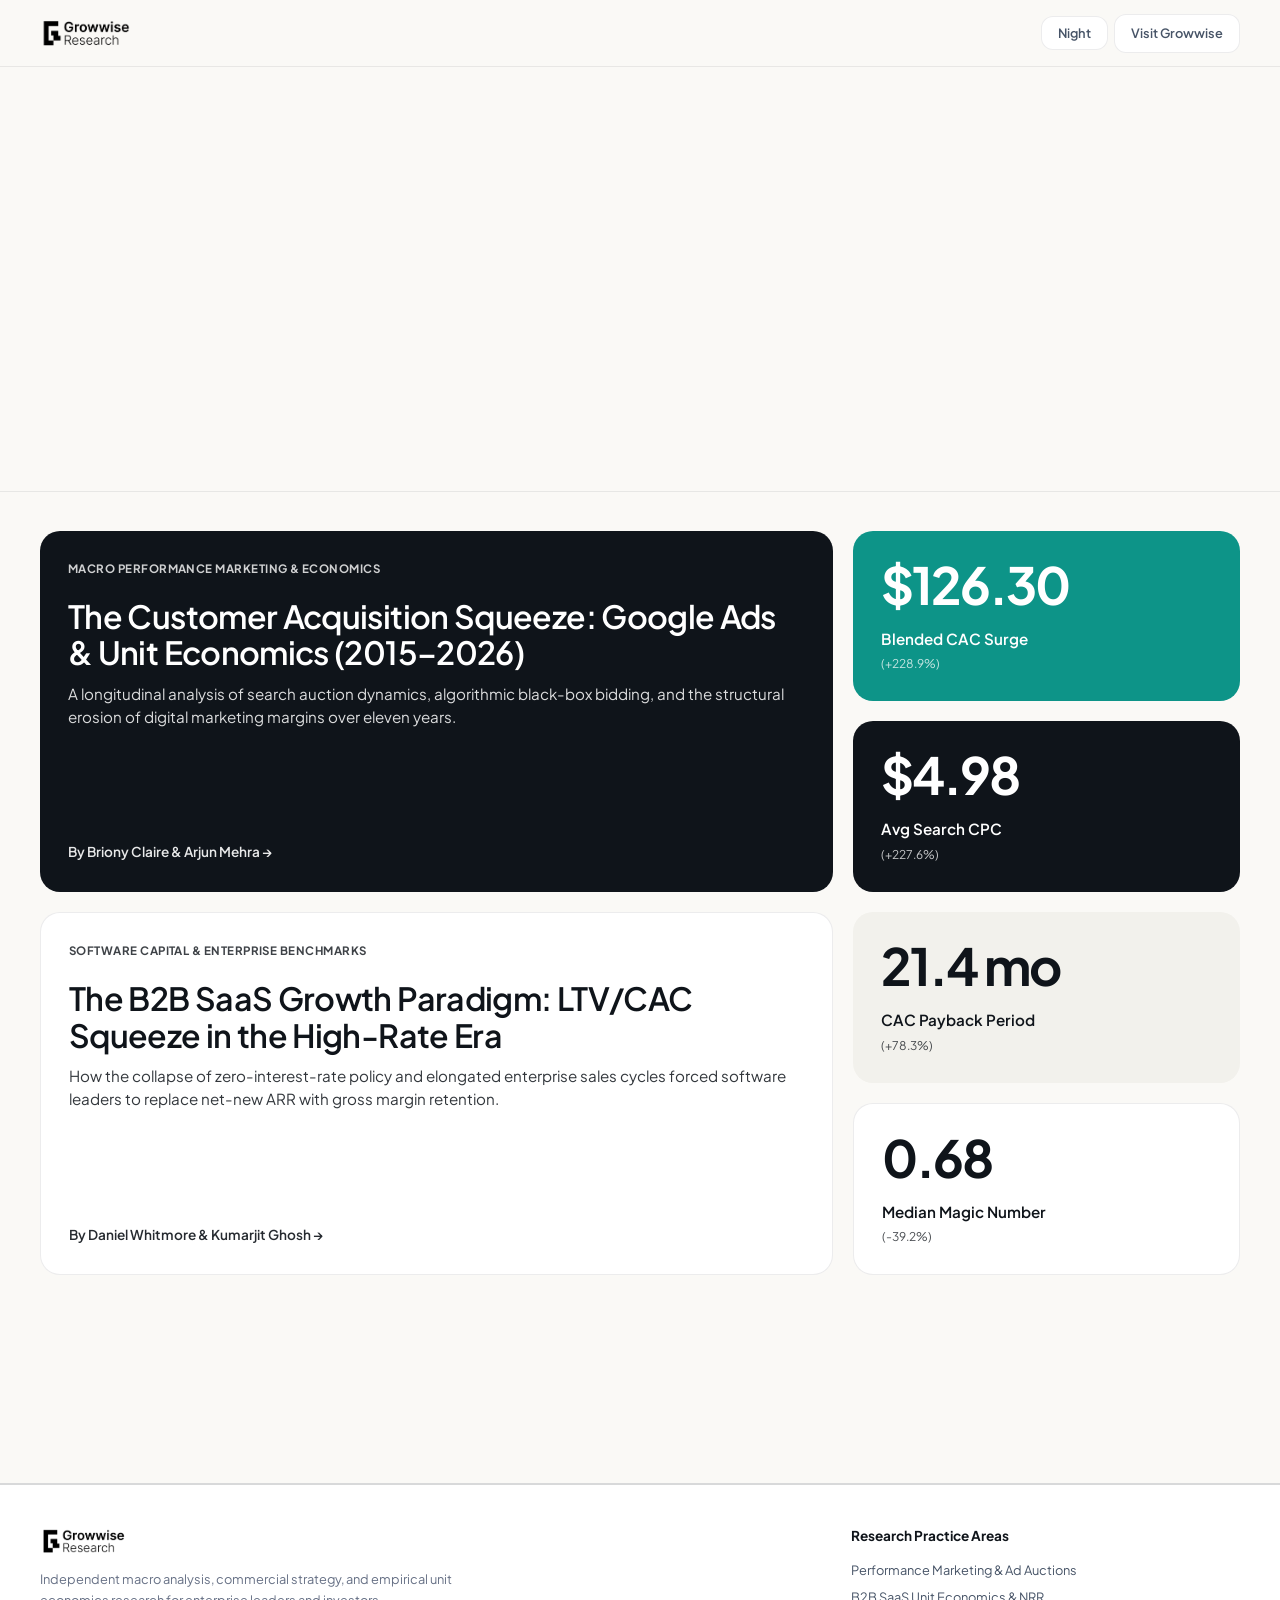
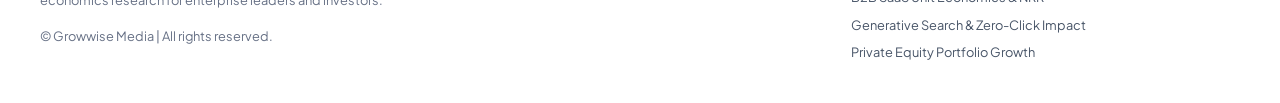
==== commit 5f529f76: "chore: update hero messaging and landing filter pills" ====
--- a/index.html
+++ b/index.html
@@ -237,18 +237,20 @@
   <main class="page-wrapper">
     <!-- Landing Hero: Ultra-Clean McKinsey Editorial -->
     <section class="landing-hero">
-      <div class="landing-hero-inner">
-        <h1 class="landing-title">Empirical Intelligence &amp; Strategic Economics</h1>
+      <div class="landing-hero-inner reveal-item">
+        <h1 class="landing-title">Look Deeper. Know More. Decide Better.</h1>
         <p class="landing-deck">
-          Independent quantitative benchmarks, ad auction inflation models, and empirical unit economics frameworks for enterprise leadership and capital allocators.
+          Independent quantitative research, market intelligence, competitive benchmarking, and empirical analysis designed to uncover structural trends, hidden market dynamics, and actionable insights for business leaders and decision-makers.
         </p>
 
-        <!-- Topic Filter Controls -->
+        <!-- Filter Strip -->
         <div class="landing-filters-row">
           <button class="landing-filter-pill active" data-filter="all">All Research</button>
-          <button class="landing-filter-pill" data-filter="performance marketing">Performance Marketing</button>
-          <button class="landing-filter-pill" data-filter="economics">Unit Economics</button>
-          <button class="landing-filter-pill" data-filter="software">B2B SaaS</button>
+          <button class="landing-filter-pill" data-filter="Performance Marketing">Performance Marketing</button>
+          <button class="landing-filter-pill" data-filter="Artificial Intelligence">Artificial Intelligence</button>
+          <button class="landing-filter-pill" data-filter="B2B Advertising">B2B Advertising</button>
+          <button class="landing-filter-pill" data-filter="Economics">Economics</button>
+          <button class="landing-filter-pill" data-filter="Design">Design</button>
         </div>
       </div>
     </section>
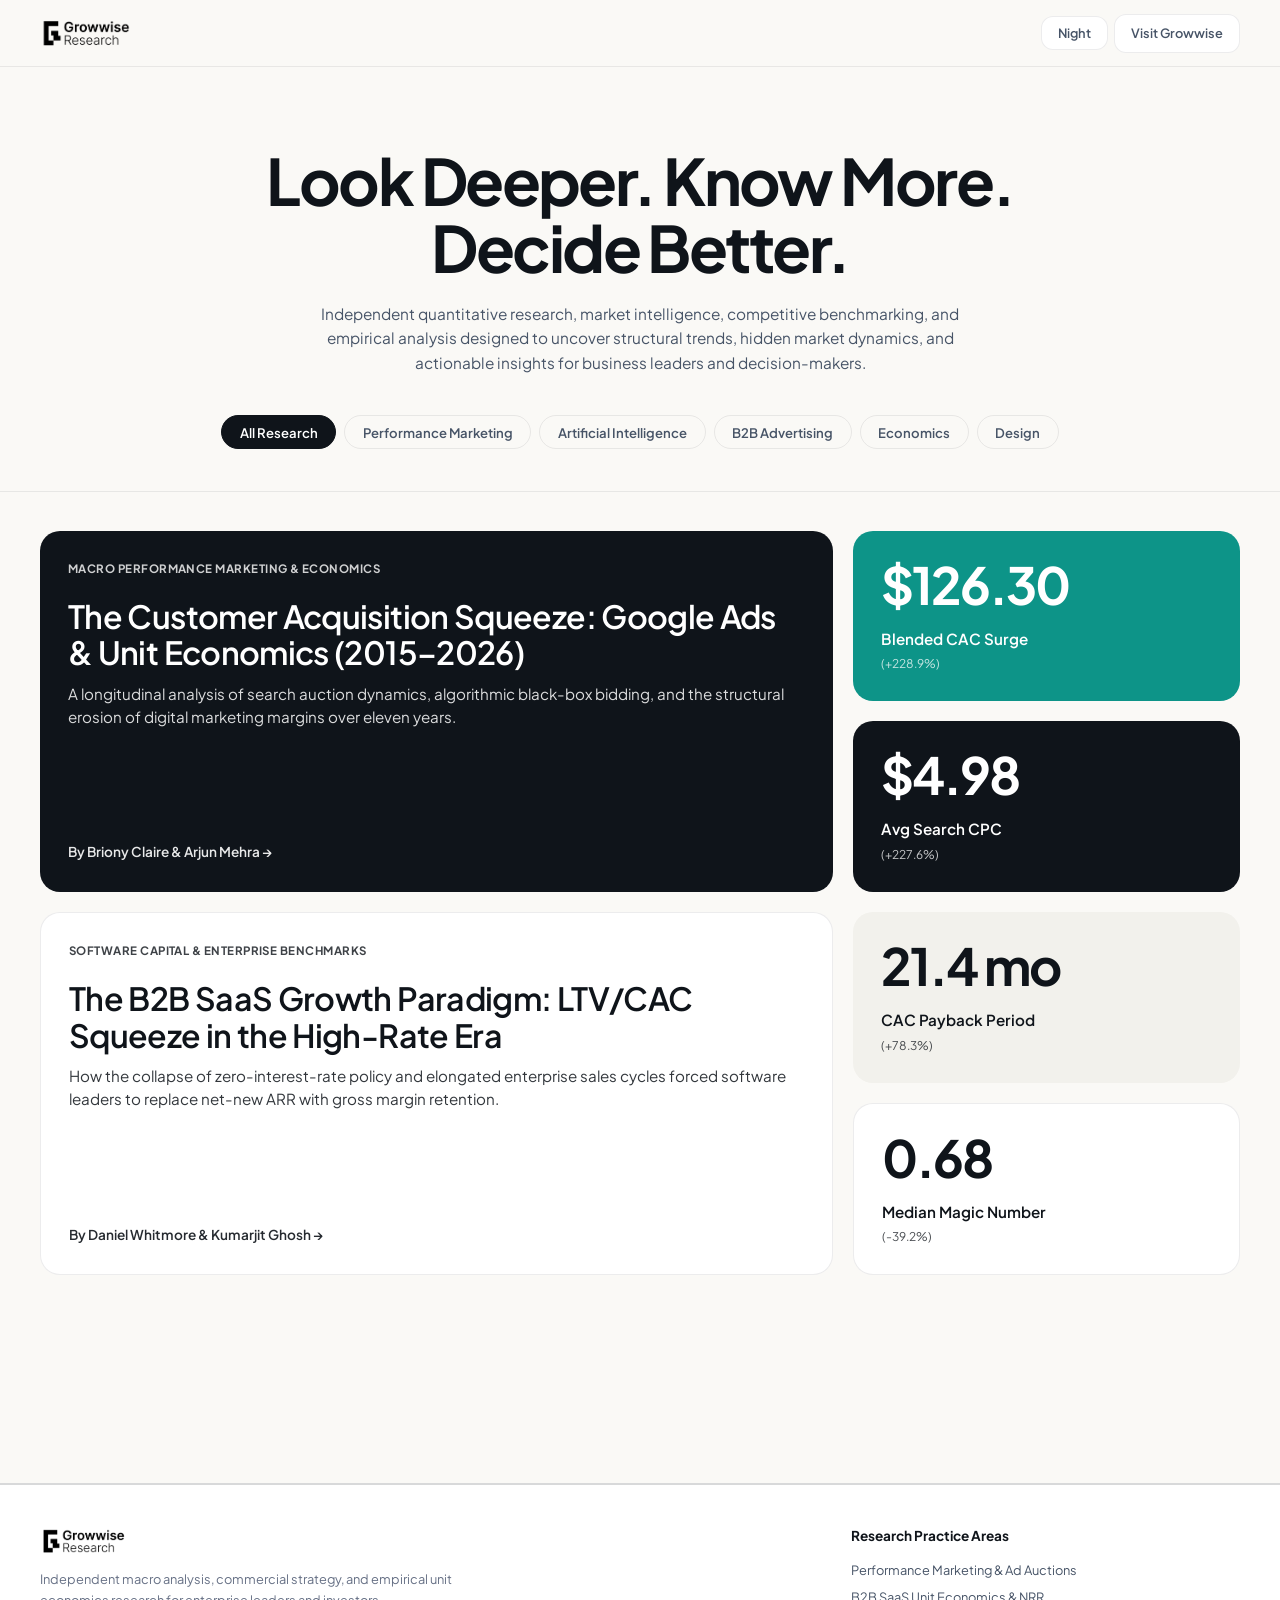
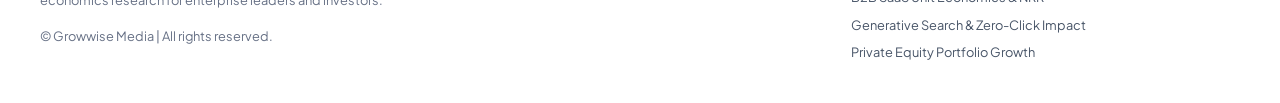
==== commit e4635be4: "fix: remove reveal-item class from landing hero to prevent it from being invisible on load" ====
--- a/index.html
+++ b/index.html
@@ -237,7 +237,7 @@
   <main class="page-wrapper">
     <!-- Landing Hero: Ultra-Clean McKinsey Editorial -->
     <section class="landing-hero">
-      <div class="landing-hero-inner reveal-item">
+      <div class="landing-hero-inner">
         <h1 class="landing-title">Look Deeper. Know More. Decide Better.</h1>
         <p class="landing-deck">
           Independent quantitative research, market intelligence, competitive benchmarking, and empirical analysis designed to uncover structural trends, hidden market dynamics, and actionable insights for business leaders and decision-makers.
@@ -292,9 +292,9 @@
   </footer>
 
   <!-- Scripts -->
-  <script src="js/data/authors.js"></script>
-  <script src="js/data/google-ads-cac.js"></script>
-  <script src="js/data/template-schema.js"></script>
-  <script src="js/landing.js"></script>
+  <script src="js/data/authors.js?v=20260912-4"></script>
+  <script src="js/data/google-ads-cac.js?v=20260912-4"></script>
+  <script src="js/data/template-schema.js?v=20260912-4"></script>
+  <script src="js/landing.js?v=20260912-4"></script>
 </body>
 </html>
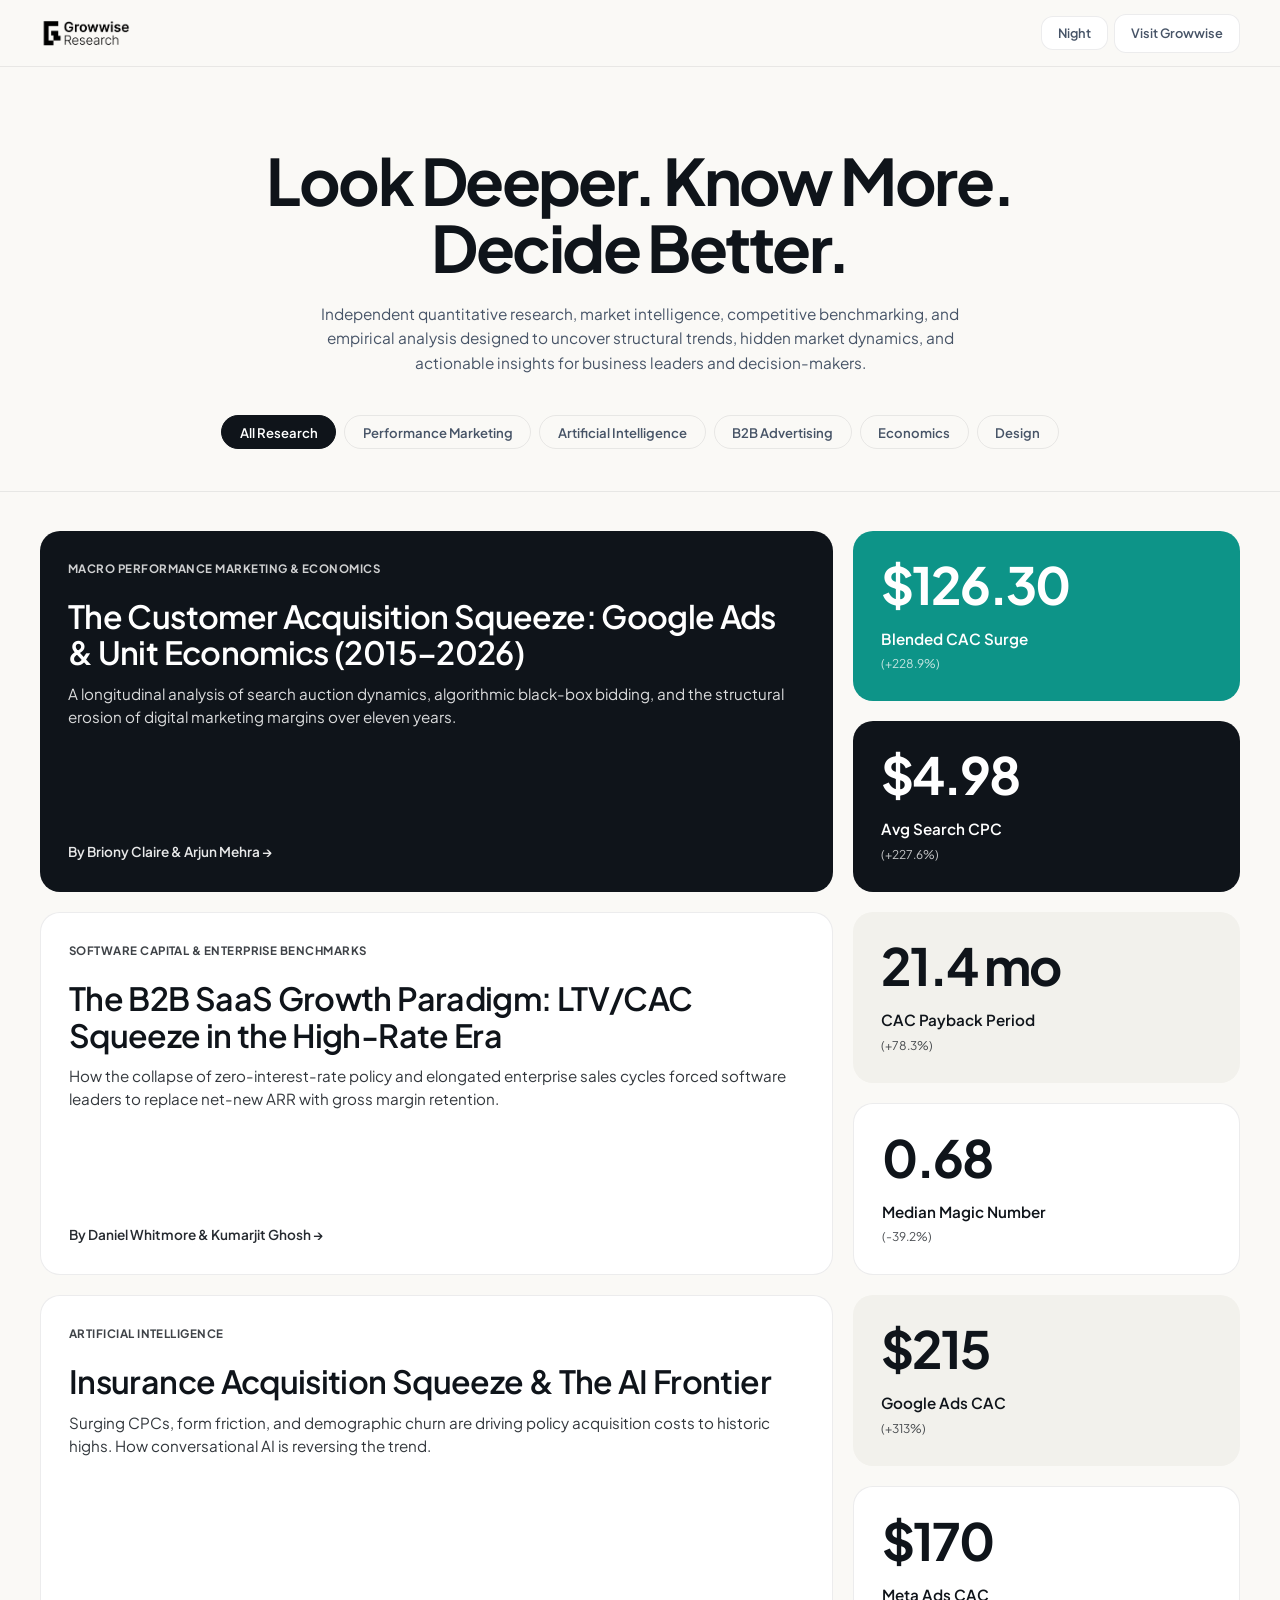
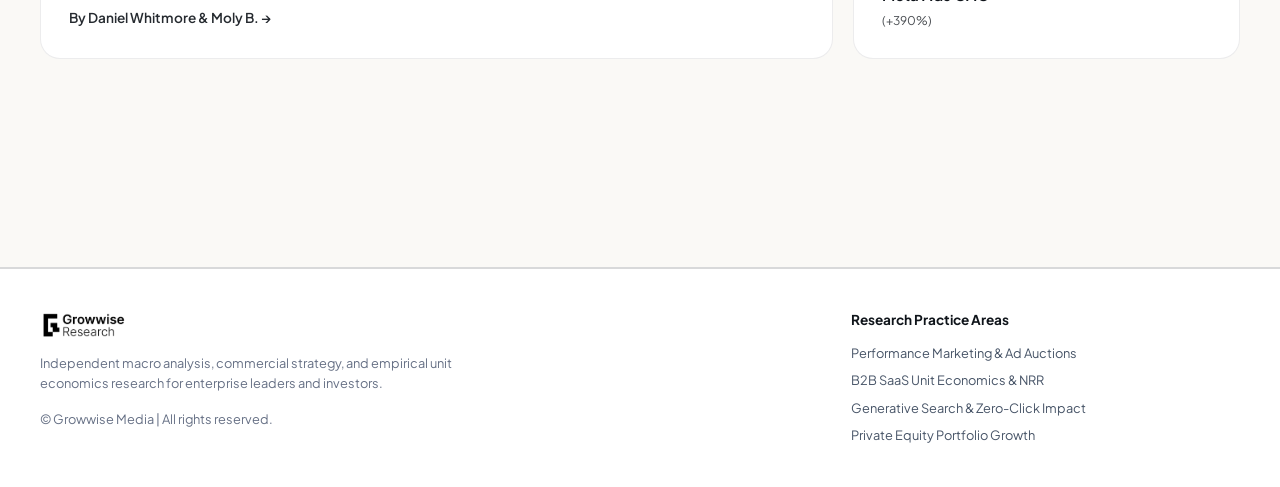
==== commit 85e0f30e: "feat: publish insurance acquisition AI research report, dynamic app routing" ====
--- a/index.html
+++ b/index.html
@@ -221,8 +221,10 @@
   <header class="top-nav-bar" id="main-nav-bar">
     <div class="top-nav-inner">
       <div class="nav-logo-wrap">
-        <img src="assets/logo-black.png" alt="Growwise Research" class="brand-logo-img logo-light-mode" />
-        <img src="assets/logo-white.png" alt="Growwise Research" class="brand-logo-img logo-dark-mode" />
+        <a href="/">
+          <img src="assets/logo-black.png" alt="Growwise Research" class="brand-logo-img logo-light-mode" />
+          <img src="assets/logo-white.png" alt="Growwise Research" class="brand-logo-img logo-dark-mode" />
+        </a>
       </div>
       <div class="nav-actions-group">
         <div class="nav-pill-actions">
@@ -294,6 +296,7 @@
   <!-- Scripts -->
   <script src="js/data/authors.js?v=20260912-4"></script>
   <script src="js/data/google-ads-cac.js?v=20260912-4"></script>
+  <script src="js/data/insurance-ai-cac.js?v=20260912-6"></script>
   <script src="js/data/template-schema.js?v=20260912-4"></script>
   <script src="js/landing.js?v=20260912-4"></script>
 </body>
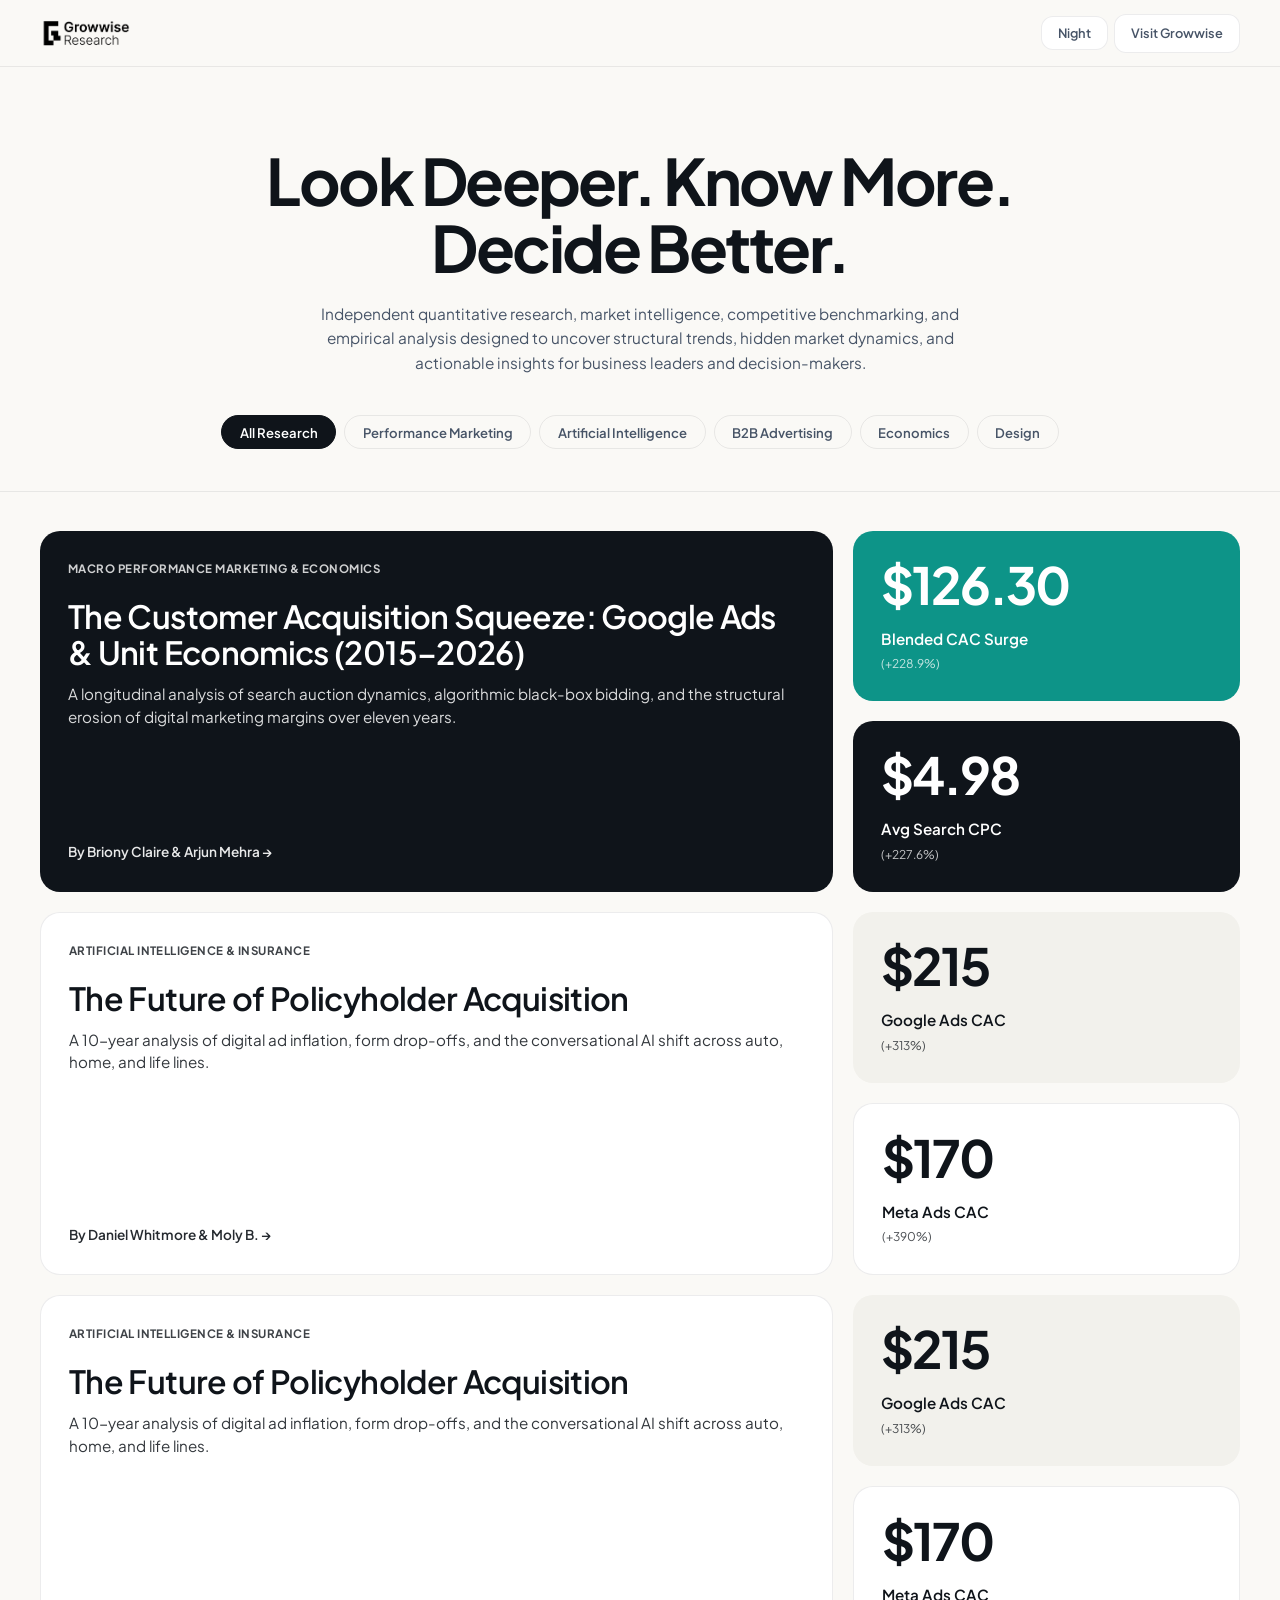
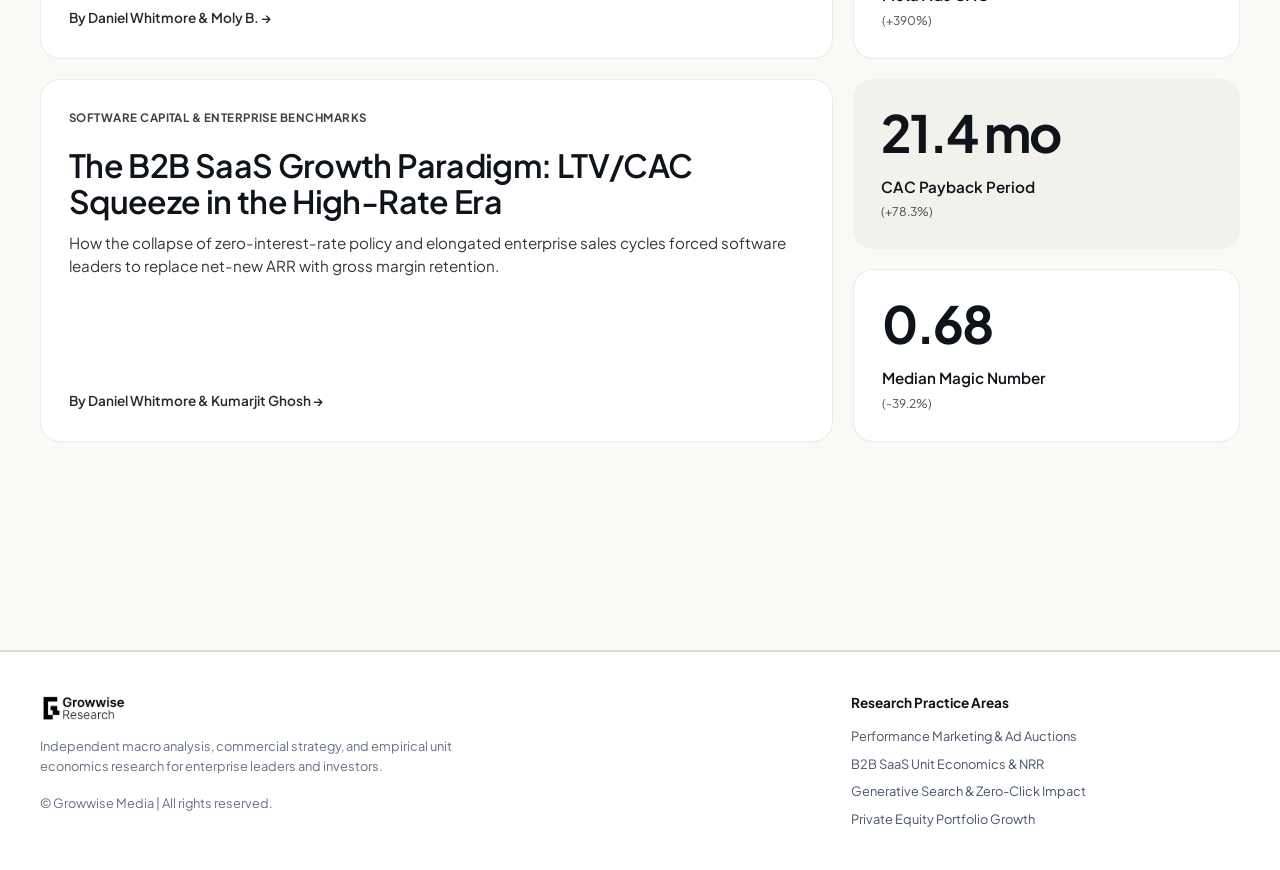
==== commit d8cbd7c6: "feat: rename insurance post to 'The Future of Policyholder Acquisition' at /the-insurance-cac-crisis" ====
--- a/index.html
+++ b/index.html
@@ -294,10 +294,10 @@
   </footer>
 
   <!-- Scripts -->
-  <script src="js/data/authors.js?v=20260912-4"></script>
-  <script src="js/data/google-ads-cac.js?v=20260912-4"></script>
-  <script src="js/data/insurance-ai-cac.js?v=20260912-6"></script>
-  <script src="js/data/template-schema.js?v=20260912-4"></script>
-  <script src="js/landing.js?v=20260912-4"></script>
+  <script src="js/data/authors.js?v=20260912-10"></script>
+  <script src="js/data/google-ads-cac.js?v=20260912-10"></script>
+  <script src="js/data/insurance-ai-cac.js?v=20260912-10"></script>
+  <script src="js/data/template-schema.js?v=20260912-10"></script>
+  <script src="js/landing.js?v=20260912-10"></script>
 </body>
 </html>
--- a/css/components.css
+++ b/css/components.css
@@ -947,3 +947,533 @@
   transform: translateX(4px);
 }
 
+/* Clean Delta Indicators (Zero pill shapes) */
+.kpi-delta {
+  font-family: var(--font-sans);
+  font-size: 0.82rem;
+  font-weight: 700;
+  display: inline-flex;
+  align-items: center;
+  gap: 0.25rem;
+}
+.kpi-delta.rose { color: #E11D48; }
+.kpi-delta.teal { color: #0D9488; }
+.kpi-delta.amber { color: #D97706; }
+.kpi-delta.gray { color: var(--color-ink-muted); }
+
+/* Editorial Exhibit Container */
+.editorial-exhibit {
+  background: var(--color-surface);
+  border: 1px solid var(--color-border-subtle);
+  border-radius: var(--radius-lg);
+  padding: 1.75rem;
+  margin: var(--space-8) 0;
+  box-shadow: var(--shadow-sm);
+  position: relative;
+}
+
+@media (max-width: 640px) {
+  .editorial-exhibit {
+    padding: 1.15rem 1rem;
+    border-radius: var(--radius-md);
+  }
+}
+
+.exhibit-header {
+  margin-bottom: 1.25rem;
+  padding-bottom: 0.85rem;
+  border-bottom: 1px solid var(--color-border-subtle);
+}
+
+.exhibit-num {
+  font-family: var(--font-sans);
+  font-size: 0.72rem;
+  font-weight: 700;
+  text-transform: uppercase;
+  letter-spacing: 0.1em;
+  color: var(--color-ink-muted);
+  margin-bottom: 0.35rem;
+}
+
+.exhibit-title {
+  font-family: var(--font-sans);
+  font-size: 1.18rem;
+  font-weight: 700;
+  color: var(--color-ink-primary);
+  letter-spacing: -0.015em;
+  margin: 0 0 0.35rem;
+}
+
+.exhibit-subtitle {
+  font-size: var(--text-xs);
+  color: var(--color-ink-secondary);
+  line-height: 1.55;
+  margin: 0;
+}
+
+.exhibit-footer {
+  margin-top: 1.25rem;
+  padding-top: 0.75rem;
+  border-top: 1px solid var(--color-border-subtle);
+  display: flex;
+  justify-content: space-between;
+  align-items: center;
+  font-size: 0.72rem;
+  color: var(--color-ink-muted);
+}
+
+/* Exhibit Segmented Tabs (Clean flat buttons, NO pills) */
+.exhibit-tabs-row {
+  display: flex;
+  gap: 0.5rem;
+  flex-wrap: wrap;
+  margin-bottom: 1.25rem;
+}
+
+.exhibit-tab-btn {
+  background: var(--color-paper-subtle);
+  border: 1px solid var(--color-border-subtle);
+  border-radius: var(--radius-sm);
+  padding: 0.4rem 0.85rem;
+  font-family: var(--font-sans);
+  font-size: 0.78rem;
+  font-weight: 600;
+  color: var(--color-ink-secondary);
+  cursor: pointer;
+  transition: all var(--transition-fast);
+}
+
+.exhibit-tab-btn:hover {
+  background: var(--color-border-subtle);
+  color: var(--color-ink-primary);
+}
+
+.exhibit-tab-btn.active {
+  background: var(--color-ink-primary);
+  color: var(--color-surface);
+  border-color: var(--color-ink-primary);
+}
+
+/* Exhibit Chart Canvas Wrappers */
+.exhibit-chart-canvas {
+  width: 100%;
+  position: relative;
+}
+
+.exhibit-svg {
+  width: 100%;
+  height: auto;
+  display: block;
+  overflow: visible;
+}
+
+/* Comparative Dual Column Visualizer */
+.dual-chart-grid {
+  display: grid;
+  grid-template-columns: 1fr 1fr;
+  gap: 1.5rem;
+}
+
+@media (max-width: 768px) {
+  .dual-chart-grid {
+    grid-template-columns: 1fr;
+    gap: 1.25rem;
+  }
+}
+
+.chart-sub-panel {
+  background: var(--color-paper-base);
+  border: 1px solid var(--color-border-subtle);
+  border-radius: var(--radius-md);
+  padding: 1.25rem;
+}
+
+.chart-sub-title {
+  font-size: 0.85rem;
+  font-weight: 700;
+  color: var(--color-ink-primary);
+  margin-bottom: 0.25rem;
+}
+
+.chart-sub-desc {
+  font-size: 0.72rem;
+  color: var(--color-ink-muted);
+  margin-bottom: 1rem;
+}
+
+/* Funnel Flow Architecture Cards */
+.funnel-flow-grid {
+  display: grid;
+  grid-template-columns: 1fr 1fr;
+  gap: 1.5rem;
+}
+
+@media (max-width: 768px) {
+  .funnel-flow-grid {
+    grid-template-columns: 1fr;
+  }
+}
+
+.funnel-flow-col {
+  border: 1px solid var(--color-border-subtle);
+  border-radius: var(--radius-md);
+  background: var(--color-paper-base);
+  padding: 1.25rem;
+  display: flex;
+  flex-direction: column;
+}
+
+.funnel-flow-header {
+  display: flex;
+  justify-content: space-between;
+  align-items: center;
+  margin-bottom: 1.25rem;
+  padding-bottom: 0.75rem;
+  border-bottom: 1px solid var(--color-border-subtle);
+}
+
+.funnel-flow-title {
+  font-size: 0.92rem;
+  font-weight: 700;
+  color: var(--color-ink-primary);
+}
+
+.funnel-flow-badge {
+  font-size: 0.72rem;
+  font-weight: 700;
+  letter-spacing: 0.05em;
+  text-transform: uppercase;
+  color: var(--color-ink-muted);
+}
+
+.funnel-flow-steps {
+  display: flex;
+  flex-direction: column;
+  gap: 0.75rem;
+  flex: 1;
+}
+
+.funnel-bar-step {
+  background: var(--color-surface);
+  border: 1px solid var(--color-border-subtle);
+  border-radius: var(--radius-sm);
+  padding: 0.75rem;
+  position: relative;
+  overflow: hidden;
+}
+
+.funnel-bar-top {
+  display: flex;
+  justify-content: space-between;
+  align-items: center;
+  font-size: 0.8rem;
+  font-weight: 600;
+  color: var(--color-ink-primary);
+  margin-bottom: 0.35rem;
+}
+
+.funnel-bar-track {
+  height: 6px;
+  background: var(--color-border-subtle);
+  border-radius: var(--radius-full);
+  overflow: hidden;
+}
+
+.funnel-bar-fill {
+  height: 100%;
+  border-radius: var(--radius-full);
+  transition: width 0.6s ease;
+}
+
+.funnel-bar-sub {
+  font-size: 0.7rem;
+  color: var(--color-ink-muted);
+  margin-top: 0.3rem;
+}
+
+.funnel-flow-col.ai-col {
+  border-color: rgba(13, 148, 136, 0.4);
+}
+
+/* Interactive Budget Shift Simulator */
+.budget-shift-wrap {
+  margin-top: 1rem;
+}
+
+.budget-shift-controls {
+  margin-bottom: 1.25rem;
+}
+
+.budget-shift-slider-row {
+  display: flex;
+  justify-content: space-between;
+  align-items: center;
+  margin-bottom: 0.5rem;
+  font-size: 0.85rem;
+  font-weight: 600;
+  color: var(--color-ink-primary);
+}
+
+.budget-shift-display-val {
+  font-size: 1.1rem;
+  font-weight: 700;
+  color: var(--color-brand-teal);
+  font-family: var(--font-sans);
+}
+
+.budget-shift-bars-comparison {
+  display: flex;
+  flex-direction: column;
+  gap: 1rem;
+  margin: 1.25rem 0;
+}
+
+.shift-bar-item {
+  display: flex;
+  flex-direction: column;
+  gap: 0.35rem;
+}
+
+.shift-bar-labels {
+  display: flex;
+  justify-content: space-between;
+  font-size: 0.8rem;
+  font-weight: 600;
+  color: var(--color-ink-primary);
+}
+
+.shift-bar-track {
+  height: 28px;
+  background: var(--color-paper-subtle);
+  border: 1px solid var(--color-border-subtle);
+  border-radius: var(--radius-sm);
+  position: relative;
+  overflow: hidden;
+}
+
+.shift-bar-fill {
+  height: 100%;
+  display: flex;
+  align-items: center;
+  padding: 0 0.75rem;
+  font-size: 0.78rem;
+  font-weight: 700;
+  color: #FFFFFF;
+  transition: width 0.4s ease;
+}
+
+.budget-shift-metrics-grid {
+  display: grid;
+  grid-template-columns: repeat(3, 1fr);
+  gap: 1rem;
+  margin-top: 1.25rem;
+  padding-top: 1rem;
+  border-top: 1px solid var(--color-border-subtle);
+}
+
+@media (max-width: 640px) {
+  .budget-shift-metrics-grid {
+    grid-template-columns: 1fr;
+  }
+}
+
+.shift-metric-box {
+  background: var(--color-paper-base);
+  border: 1px solid var(--color-border-subtle);
+  border-radius: var(--radius-sm);
+  padding: 0.85rem;
+}
+
+.shift-metric-label {
+  font-size: 0.72rem;
+  text-transform: uppercase;
+  letter-spacing: 0.05em;
+  color: var(--color-ink-muted);
+  margin-bottom: 0.25rem;
+}
+
+.shift-metric-val {
+  font-size: 1.15rem;
+  font-weight: 800;
+  color: var(--color-ink-primary);
+}
+
+/* ============================================================
+   EXHIBIT 3: Dual Funnel Visualization
+   ============================================================ */
+
+.funnel-visual-wrap {
+  display: flex;
+  flex-direction: column;
+  gap: 1.5rem;
+}
+
+/* Column header row above SVG */
+.funnel-col-headers {
+  display: grid;
+  grid-template-columns: 1fr 1fr;
+  gap: 0.75rem;
+}
+
+.funnel-col-head {
+  display: flex;
+  flex-direction: column;
+  gap: 0.3rem;
+  padding: 0.75rem 1rem;
+  border-radius: var(--radius-sm);
+  border: 1px solid var(--color-border-subtle);
+  background: var(--color-paper-subtle);
+}
+
+.funnel-head-title {
+  font-size: 0.85rem;
+  font-weight: 700;
+  color: var(--color-ink-primary);
+  font-family: var(--font-sans);
+}
+
+.funnel-head-badge {
+  font-size: 0.7rem;
+  font-weight: 600;
+  letter-spacing: 0.04em;
+  font-family: var(--font-sans);
+}
+
+.funnel-head-badge.red-badge {
+  color: #E11D48;
+}
+
+.funnel-head-badge.teal-badge {
+  color: #0D9488;
+}
+
+/* SVG funnel container */
+.funnel-svg-wrap {
+  width: 100%;
+  border-radius: var(--radius-sm);
+  overflow: hidden;
+  background: var(--color-paper-subtle);
+  border: 1px solid var(--color-border-subtle);
+}
+
+.funnel-svg {
+  width: 100%;
+  display: block;
+}
+
+/* CAC comparison bar chart below SVG */
+.funnel-cac-comparison {
+  display: flex;
+  flex-direction: column;
+  gap: 0.6rem;
+  padding: 1rem 1.25rem;
+  background: var(--color-paper-subtle);
+  border: 1px solid var(--color-border-subtle);
+  border-radius: var(--radius-sm);
+}
+
+.funnel-cac-row {
+  display: grid;
+  grid-template-columns: 160px 1fr 80px;
+  align-items: center;
+  gap: 0.75rem;
+}
+
+.funnel-cac-label {
+  font-size: 0.78rem;
+  font-weight: 600;
+  color: var(--color-ink-secondary);
+  font-family: var(--font-sans);
+  white-space: nowrap;
+}
+
+.funnel-cac-bar-wrap {
+  height: 18px;
+  background: var(--color-paper-base);
+  border-radius: 3px;
+  overflow: hidden;
+  border: 1px solid var(--color-border-subtle);
+}
+
+.funnel-cac-bar-fill {
+  height: 100%;
+  border-radius: 3px;
+  transition: width 0.6s ease;
+}
+
+.funnel-cac-val {
+  font-size: 0.82rem;
+  font-weight: 800;
+  color: var(--color-ink-primary);
+  text-align: right;
+  font-family: var(--font-sans);
+  white-space: nowrap;
+}
+
+/* Stage annotation comparison table */
+.funnel-stage-table {
+  border: 1px solid var(--color-border-subtle);
+  border-radius: var(--radius-sm);
+  overflow: hidden;
+  font-family: var(--font-sans);
+}
+
+.funnel-stage-header {
+  display: grid;
+  grid-template-columns: 130px 1fr 1fr;
+  gap: 0;
+  background: var(--color-paper-subtle);
+  border-bottom: 1px solid var(--color-border-medium);
+  padding: 0.5rem 1rem;
+  font-size: 0.72rem;
+  font-weight: 700;
+  text-transform: uppercase;
+  letter-spacing: 0.07em;
+  color: var(--color-ink-muted);
+}
+
+.funnel-stage-header span:nth-child(2) {
+  color: var(--color-ink-secondary);
+}
+
+.funnel-stage-header span:nth-child(3) {
+  color: #0D9488;
+}
+
+.funnel-stage-row {
+  display: grid;
+  grid-template-columns: 130px 1fr 1fr;
+  gap: 0;
+  padding: 0.55rem 1rem;
+  font-size: 0.78rem;
+  color: var(--color-ink-secondary);
+  border-bottom: 1px solid var(--color-border-subtle);
+  align-items: center;
+}
+
+.funnel-stage-row:last-child {
+  border-bottom: none;
+}
+
+.funnel-stage-row span:first-child {
+  font-weight: 700;
+  color: var(--color-ink-primary);
+}
+
+.funnel-stage-row span:nth-child(3) {
+  color: #0D9488;
+}
+
+@media (max-width: 640px) {
+  .funnel-col-headers {
+    grid-template-columns: 1fr;
+  }
+  .funnel-cac-row {
+    grid-template-columns: 120px 1fr 64px;
+  }
+  .funnel-stage-header,
+  .funnel-stage-row {
+    grid-template-columns: 90px 1fr 1fr;
+    font-size: 0.72rem;
+  }
+}
